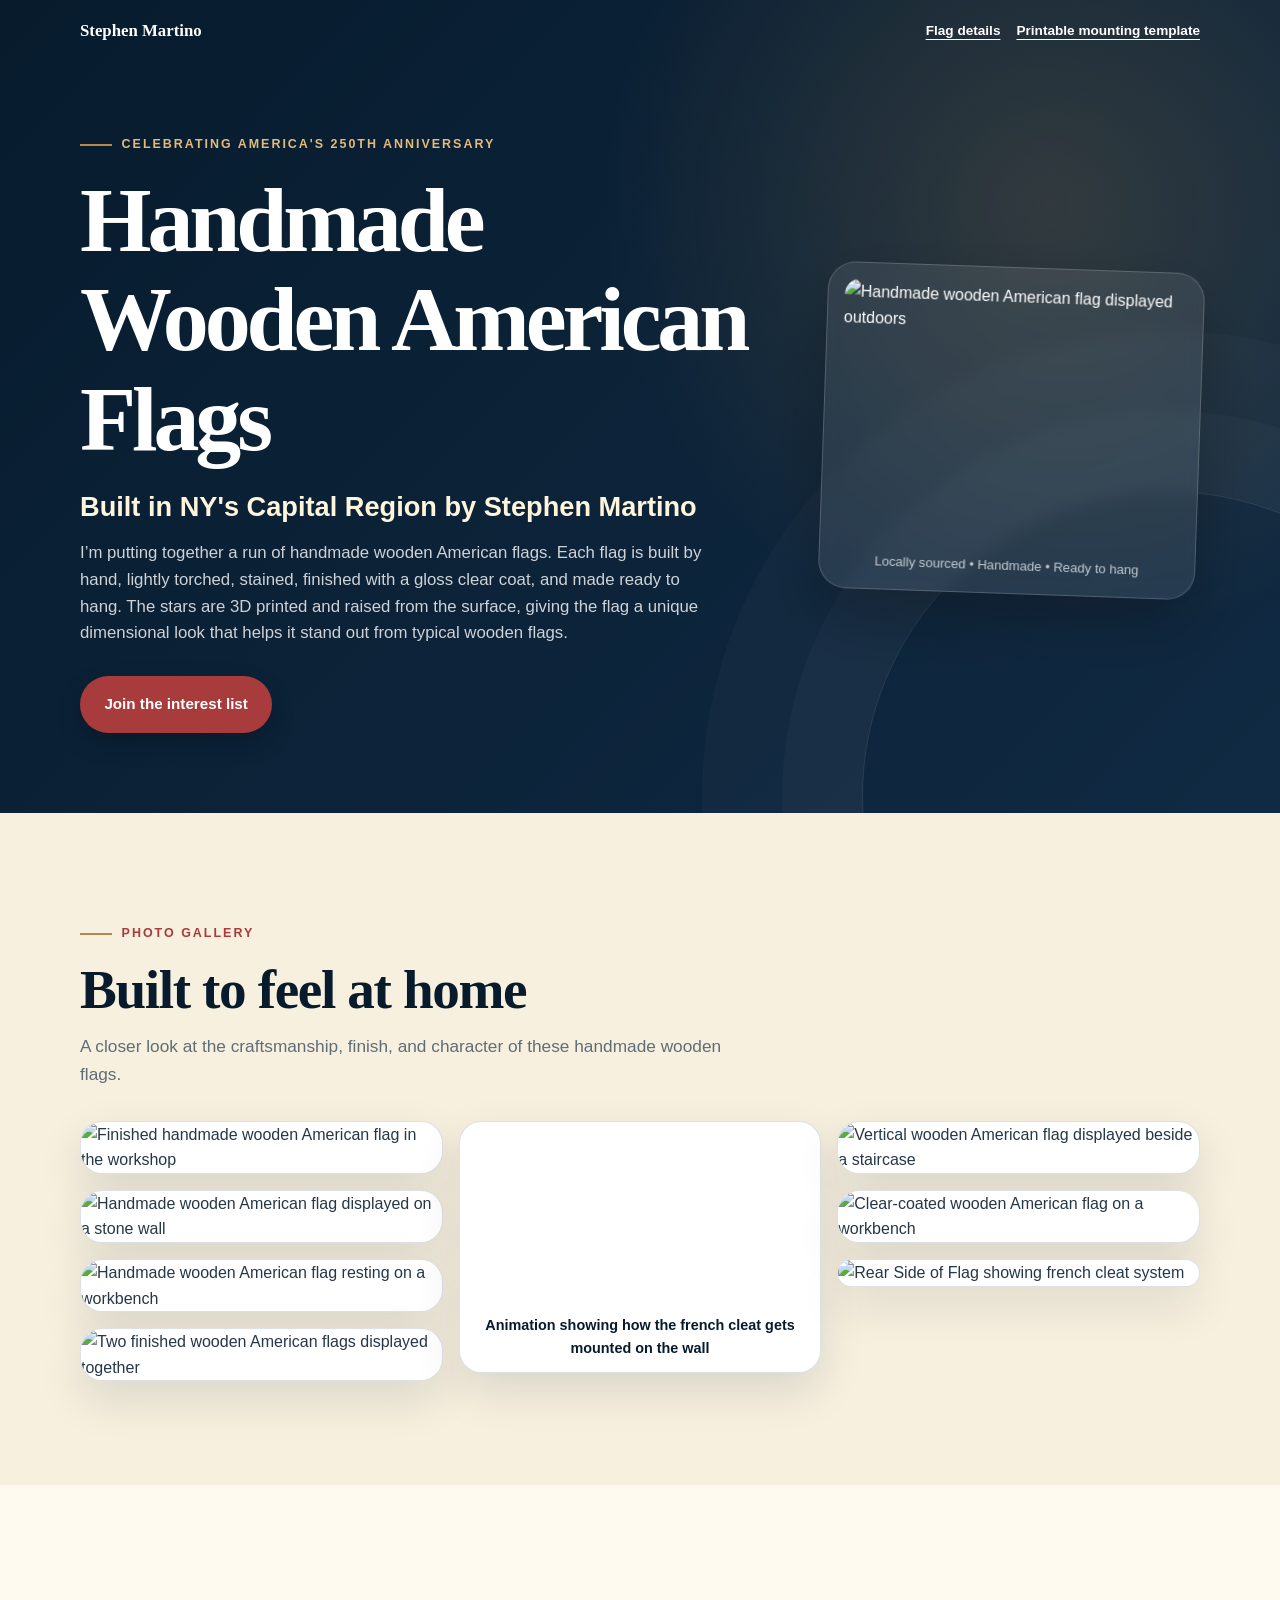
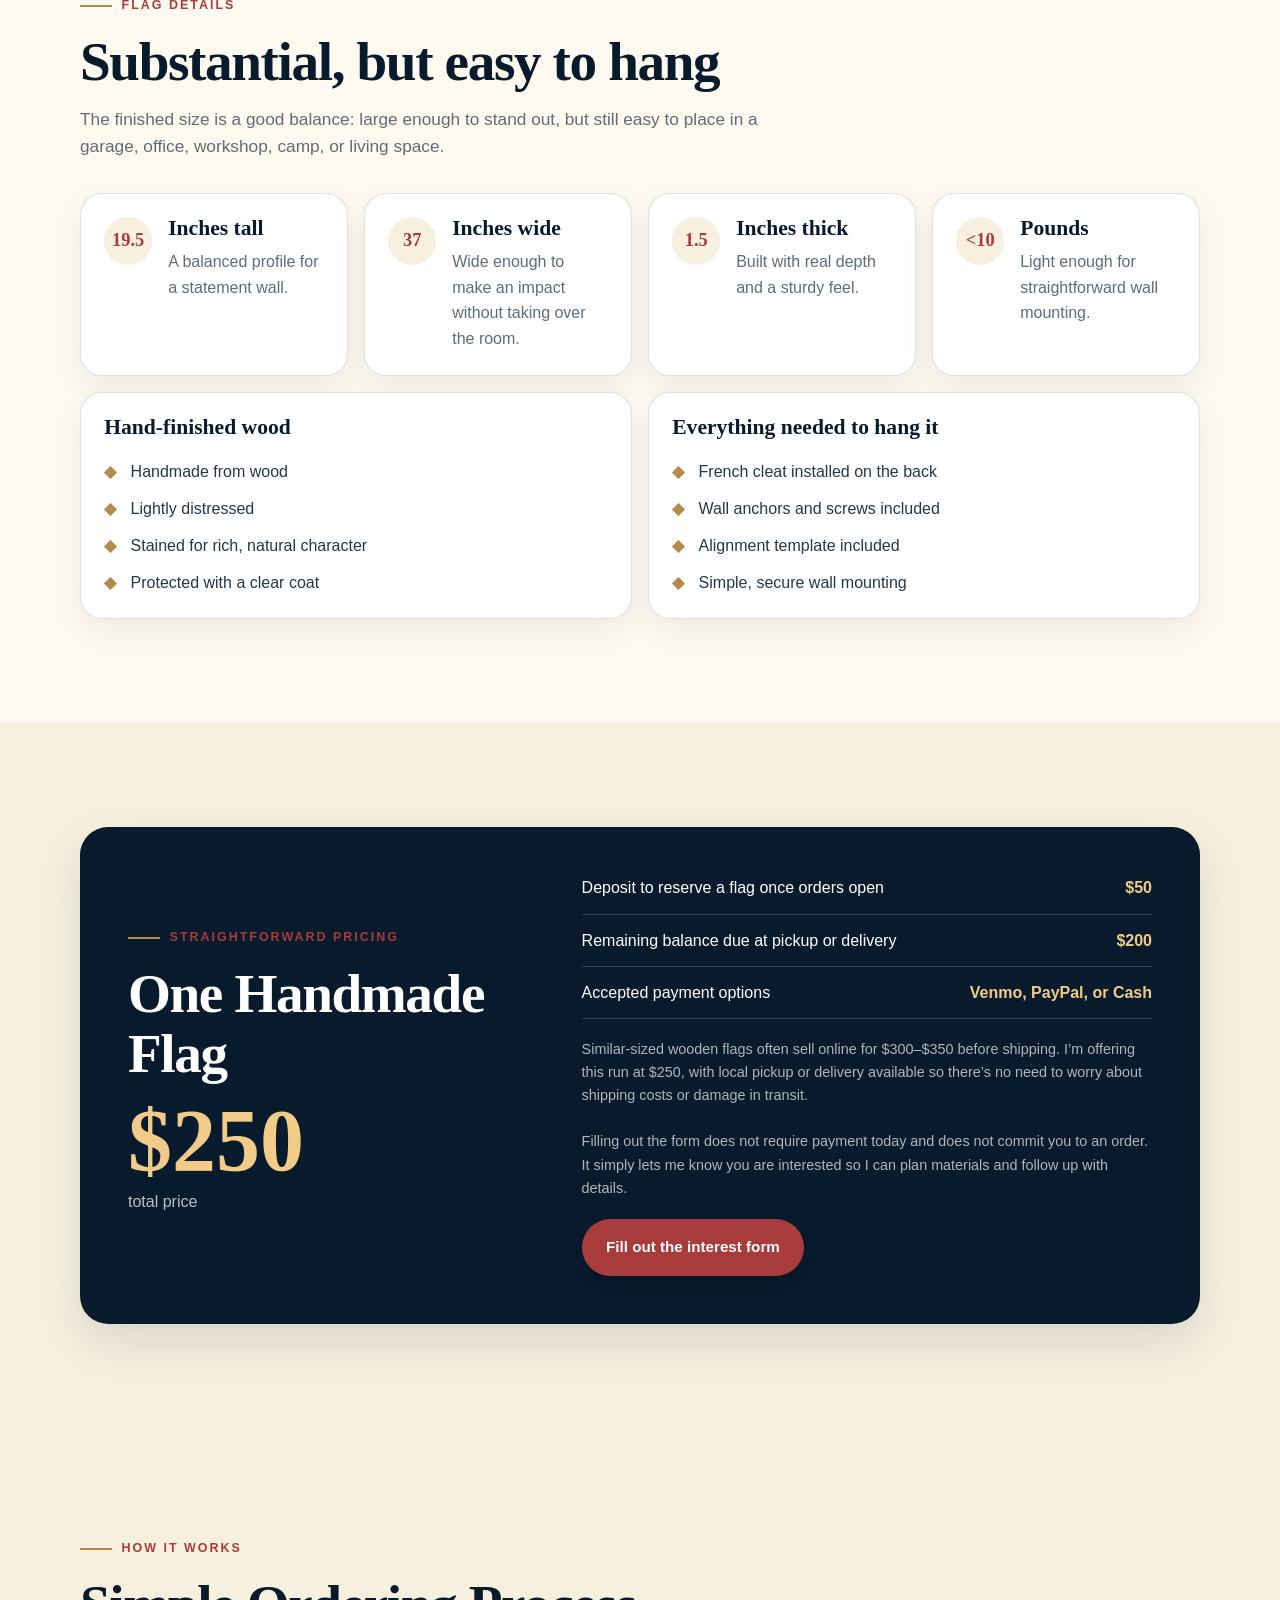
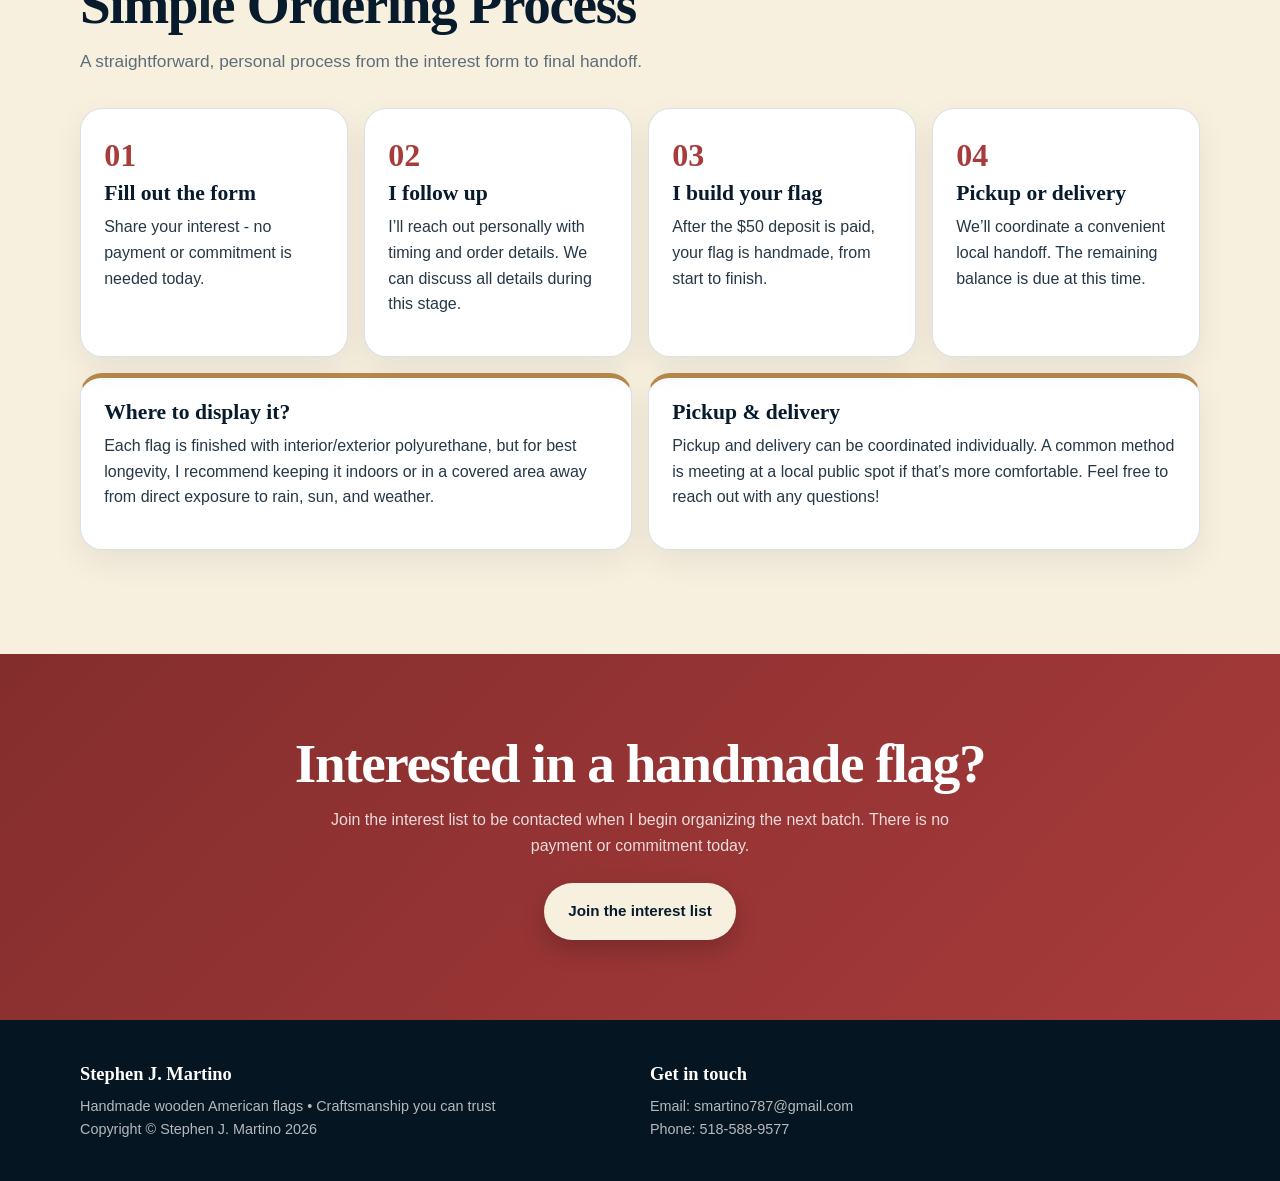
==== flags/index.html @ 0500c5df "Add files via upload" ====
<!DOCTYPE html>
<html lang="en">
<head>
  <meta charset="UTF-8" />
  <meta name="viewport" content="width=device-width, initial-scale=1.0" />
  <meta name="description" content="Handmade wooden American flags built locally by Stephen Martino. Join the interest list for an upcoming batch." />
  <title>Handmade Wooden American Flags | Stephen Martino</title>
  <!-- Favicon-->
        <link rel="icon" type="image/x-icon" href="flag_assets/Flag_favicon.png" />
  <style>
    :root {
      --navy: #102a43;
      --navy-deep: #071b2d;
      --red: #a83b3b;
      --red-dark: #842d2d;
      --cream: #f7f0df;
      --paper: #fffaf0;
      --gold: #b68a4a;
      --wood: #8a633d;
      --ink: #263746;
      --muted: #5f6d78;
      --line: rgba(16, 42, 67, 0.14);
      --shadow: 0 18px 45px rgba(7, 27, 45, 0.12);
      --radius: 22px;
    }

    * { box-sizing: border-box; }
    html { scroll-behavior: smooth; }
    body {
      margin: 0;
      overflow-x: hidden;
      color: var(--ink);
      background: var(--cream);
      font-family: Arial, Helvetica, sans-serif;
      line-height: 1.6;
    }
    img { display: block; max-width: 100%; }
    a { color: inherit; }
    h1, h2, h3, p { margin-top: 0; }
    h1, h2, h3 {
      color: var(--navy-deep);
      font-family: Georgia, "Times New Roman", serif;
      line-height: 1.08;
    }
    h1 { margin-bottom: 1rem; font-size: clamp(2.65rem, 9vw, 5.75rem); letter-spacing: -0.045em; }
    h2 { margin-bottom: 0.85rem; font-size: clamp(2rem, 6vw, 3.45rem); letter-spacing: -0.025em; }
    h3 { margin-bottom: 0.55rem; font-size: 1.35rem; }
    p { margin-bottom: 1rem; }

    .container { width: min(1120px, calc(100% - 2rem)); margin-inline: auto; }
    .eyebrow {
      display: inline-flex;
      align-items: center;
      gap: 0.6rem;
      margin-bottom: 1rem;
      color: var(--red);
      font-size: 0.78rem;
      font-weight: 800;
      letter-spacing: 0.16em;
      text-transform: uppercase;
    }
    .eyebrow::before { width: 2rem; height: 2px; background: var(--gold); content: ""; }
    .section { padding: 4.75rem 0; }
    .section-heading { max-width: 680px; margin-bottom: 2rem; }
    .section-heading p { color: var(--muted); font-size: 1.08rem; }

    .site-header {
      position: absolute;
      z-index: 2;
      top: 0;
      left: 0;
      width: 100%;
      padding: 1.1rem 0;
      color: white;
    }
    .nav { display: flex; align-items: center; justify-content: space-between; gap: 1rem; }
    .brand { font-family: Georgia, "Times New Roman", serif; font-size: 1.05rem; font-weight: 700; text-decoration: none; }
    .nav-actions { display: flex; flex-wrap: wrap; justify-content: flex-end; gap: 0.55rem 1rem; }
    .nav-link { font-size: 0.78rem; font-weight: 700; text-underline-offset: 0.25rem; }

    .hero {
      position: relative;
      min-height: 760px;
      display: grid;
      align-items: center;
      padding: 8rem 0 5rem;
      overflow: hidden;
      color: white;
      background:
        radial-gradient(circle at 82% 25%, rgba(182, 138, 74, 0.22), transparent 28rem),
        linear-gradient(135deg, var(--navy-deep), var(--navy));
    }
    .hero::after {
      position: absolute;
      right: -12rem;
      bottom: -18rem;
      width: 38rem;
      height: 38rem;
      border: 1px solid rgba(255,255,255,0.11);
      border-radius: 50%;
      box-shadow: 0 0 0 5rem rgba(255,255,255,0.025), 0 0 0 10rem rgba(255,255,255,0.02);
      content: "";
    }
    .hero-grid { position: relative; z-index: 1; display: grid; gap: 2.75rem; align-items: center; }
    .hero h1 { max-width: 850px; color: white; }
    .hero .eyebrow { color: #e1bb7d; }
    .hero-copy { max-width: 710px; }
    .subtitle { margin-bottom: 0.7rem; color: #fff4dc; font-size: clamp(1.25rem, 4vw, 1.7rem); font-weight: 700; }
    .hero-note { max-width: 630px; margin-bottom: 1.8rem; color: rgba(255,255,255,0.8); font-size: 1.05rem; }
    .button {
      display: inline-flex;
      min-height: 54px;
      align-items: center;
      justify-content: center;
      padding: 0.9rem 1.4rem;
      border: 2px solid transparent;
      border-radius: 999px;
      background: var(--red);
      color: white;
      font-size: 0.95rem;
      font-weight: 800;
      text-align: center;
      text-decoration: none;
      box-shadow: 0 10px 24px rgba(0,0,0,0.2);
      transition: transform 160ms ease, background 160ms ease;
    }
    .button:hover { transform: translateY(-2px); background: var(--red-dark); }
    .button:focus-visible { outline: 3px solid #f4cf8d; outline-offset: 4px; }
    .hero-card {
      position: relative;
      max-width: 470px;
      padding: 1rem;
      border: 1px solid rgba(255,255,255,0.18);
      border-radius: 28px;
      background: rgba(255,255,255,0.08);
      box-shadow: 0 28px 65px rgba(0,0,0,0.27);
      backdrop-filter: blur(8px);
    }
    .hero-photo {
      width: 100%;
      aspect-ratio: 4 / 3;
      object-fit: cover;
      object-position: center;
      border-radius: 16px;
    }
    .hero-card p { margin: 0.85rem 0 0.1rem; color: rgba(255,255,255,0.73); font-size: 0.82rem; text-align: center; }

    .gallery { column-count: 1; column-gap: 1rem; }
    .gallery-card {
      margin: 0 0 1rem;
      overflow: hidden;
      break-inside: avoid;
      border: 1px solid var(--line);
      border-radius: var(--radius);
      background: white;
      box-shadow: var(--shadow);
    }
    .gallery-image {
      width: 100%;
      height: auto;
      display: block;
    }
    .gallery-caption {
      padding: 0.75rem 1rem;
      color: var(--navy-deep);
      font-size: 0.9rem;
      font-weight: 700;
      text-align: center;
    }

    .details { background: var(--paper); }
    .detail-grid { display: grid; gap: 1rem; }
    .card {
      padding: 1.45rem;
      border: 1px solid var(--line);
      border-radius: var(--radius);
      background: white;
      box-shadow: 0 12px 32px rgba(7,27,45,0.07);
    }
    .spec-card { display: flex; align-items: flex-start; gap: 1rem; }
    .spec-number {
      width: 3rem;
      height: 3rem;
      flex: 0 0 3rem;
      display: grid;
      place-items: center;
      border-radius: 50%;
      background: var(--cream);
      color: var(--red);
      font-family: Georgia, "Times New Roman", serif;
      font-size: 1.15rem;
      font-weight: 700;
    }
    .spec-card p { margin: 0; color: var(--muted); }
    .feature-list { display: grid; gap: 0.7rem; margin: 1.25rem 0 0; padding: 0; list-style: none; }
    .feature-list li { position: relative; padding-left: 1.65rem; }
    .feature-list li::before { position: absolute; left: 0; color: var(--gold); font-weight: 900; content: "◆"; }

    .price-panel {
      display: grid;
      gap: 2rem;
      padding: clamp(1.5rem, 5vw, 3rem);
      border-radius: 28px;
      background: var(--navy-deep);
      color: white;
      box-shadow: var(--shadow);
    }
    .price-panel h2, .price-panel h3 { color: white; }
    .price { margin-bottom: 0.25rem; color: #f2cb88; font-family: Georgia, "Times New Roman", serif; font-size: clamp(3.4rem, 13vw, 5.5rem); font-weight: 700; line-height: 1; }
    .price-label { color: rgba(255,255,255,0.72); }
    .payment-breakdown { display: grid; gap: 0.8rem; }
    .payment-row { display: flex; justify-content: space-between; gap: 1rem; padding-bottom: 0.8rem; border-bottom: 1px solid rgba(255,255,255,0.15); }
    .payment-row strong { color: #f2cb88; }
    .fine-print { margin: 1.2rem 0; color: rgba(255,255,255,0.68); font-size: 0.9rem; }

    .process-grid { display: grid; gap: 1rem; counter-reset: process; }
    .process-card { position: relative; padding-top: 4.6rem; counter-increment: process; }
    .process-card::before {
      position: absolute;
      top: 1.35rem;
      left: 1.45rem;
      color: var(--red);
      font-family: Georgia, "Times New Roman", serif;
      font-size: 2rem;
      font-weight: 700;
      content: "0" counter(process);
    }
    .notes-grid { display: grid; gap: 1rem; margin-top: 1rem; }
    .note-card { border-top: 5px solid var(--gold); }

    .faq { background: var(--paper); }
    .faq-list { display: grid; gap: 0.8rem; }
    details { border: 1px solid var(--line); border-radius: 16px; background: white; box-shadow: 0 8px 24px rgba(7,27,45,0.05); }
    summary { min-height: 58px; display: flex; align-items: center; justify-content: space-between; gap: 1rem; padding: 1rem 1.1rem; color: var(--navy-deep); font-weight: 800; cursor: pointer; list-style: none; }
    summary::-webkit-details-marker { display: none; }
    summary::after { color: var(--red); font-size: 1.4rem; content: "+"; }
    details[open] summary::after { content: "−"; }
    details p { margin: 0; padding: 0 1.1rem 1.1rem; color: var(--muted); }

    .final-cta { padding: 5rem 0; background: linear-gradient(135deg, var(--red-dark), var(--red)); color: white; text-align: center; }
    .final-cta h2 { color: white; }
    .final-cta p { max-width: 620px; margin: 0 auto 1.5rem; color: rgba(255,255,255,0.82); }
    .final-cta .button { background: var(--cream); color: var(--navy-deep); }
    .final-cta .button:hover { background: white; }

    footer { padding: 2.5rem 0; background: #061522; color: rgba(255,255,255,0.7); }
    .footer-grid { display: grid; gap: 1.25rem; }
    .footer-grid strong { display: block; margin-bottom: 0.35rem; color: white; font-family: Georgia, "Times New Roman", serif; font-size: 1.15rem; }
    .footer-grid p { margin: 0; font-size: 0.9rem; }

    @media (min-width: 680px) {
      .container { width: min(1120px, calc(100% - 3rem)); }
      .nav-link { font-size: 0.85rem; }
      .gallery { column-count: 2; }
      .detail-grid, .process-grid { grid-template-columns: repeat(2, minmax(0, 1fr)); }
      .notes-grid, .footer-grid { grid-template-columns: repeat(2, minmax(0, 1fr)); }
      .price-panel { grid-template-columns: 0.85fr 1.15fr; align-items: center; }
    }

    @media (min-width: 960px) {
      .section { padding: 6.5rem 0; }
      .gallery { column-count: 3; }
      .hero-grid { grid-template-columns: 1.3fr 0.7fr; }
      .hero-card { transform: rotate(2deg); }
      .detail-grid { grid-template-columns: repeat(4, minmax(0, 1fr)); }
      .process-grid { grid-template-columns: repeat(4, minmax(0, 1fr)); }
    }

    @media (prefers-reduced-motion: reduce) {
      html { scroll-behavior: auto; }
      *, *::before, *::after { transition-duration: 0.01ms !important; }
    }
  </style>
</head>
<body>
  <header class="site-header">
    <div class="container nav">
      <a class="brand" href="/">Stephen Martino</a>
      <nav class="nav-actions" aria-label="Page links">
        <a class="nav-link" href="#details">Flag details</a>
        <a class="nav-link" href="MountingTemplate.pdf" target="_blank" rel="noopener">Printable mounting template</a>
      </nav>
    </div>
  </header>

  <main>
    <section class="hero" aria-labelledby="hero-title">
      <div class="container hero-grid">
        <div class="hero-copy">
          <span class="eyebrow">Celebrating America's 250th Anniversary</span>
          <h1 id="hero-title">Handmade Wooden American Flags</h1>
          <p class="subtitle">Built in NY's Capital Region by Stephen Martino</p>
          <p class="hero-note">I’m putting together a run of handmade wooden American flags. Each flag is built by hand, lightly torched, stained, finished with a gloss clear coat, and made ready to hang. The stars are 3D printed and raised from the surface, giving the flag a unique dimensional look that helps it stand out from typical wooden flags.</p>
          <a class="button" href="https://docs.google.com/forms/d/e/1FAIpQLSdZDLdTFj3FdDezOgcmuakL8AW5WHm8dcuZTY7eBoLMjBnreQ/viewform" target="_blank">Join the interest list</a>
        </div>
        <div class="hero-card">
          <img class="hero-photo" src="flag_assets/MainFlag2.jpg" alt="Handmade wooden American flag displayed outdoors" />
          <p>Locally sourced • Handmade • Ready to hang</p>
        </div>
      </div>
    </section>

    <section class="section" aria-labelledby="gallery-title">
      <div class="container">
        <div class="section-heading">
          <span class="eyebrow">Photo Gallery</span>
          <h2 id="gallery-title">Built to feel at home</h2>
          <p>A closer look at the craftsmanship, finish, and character of these handmade wooden flags.</p>
        </div>
        <div class="gallery">
          <figure class="gallery-card">
            <img class="gallery-image" src="flag_assets/Flag3.jpg" alt="Finished handmade wooden American flag in the workshop" loading="lazy" decoding="async" />
          </figure>
          <figure class="gallery-card">
            <img class="gallery-image" src="flag_assets/Flag5.jpg" alt="Handmade wooden American flag displayed on a stone wall" loading="lazy" decoding="async" />
          </figure>
          <figure class="gallery-card">
            <img class="gallery-image" src="flag_assets/Flag4.jpg" alt="Handmade wooden American flag resting on a workbench" loading="lazy" decoding="async" />
          </figure>
          <figure class="gallery-card">
            <img class="gallery-image" src="flag_assets/Flag6.jpg" alt="Two finished wooden American flags displayed together" loading="lazy" decoding="async" />
          </figure>
          <figure class="gallery-card">
            <video class="gallery-image" autoplay muted loop playsinline preload="metadata" aria-label="Video demonstrating the French cleat mounting system">
              <source src="flag_assets/FrenchCleatVid.mp4" type="video/mp4" />
              Your browser does not support embedded video.
            </video>
            <figcaption class="gallery-caption">Animation showing how the french cleat gets mounted on the wall</figcaption>
          </figure>
          <figure class="gallery-card">
            <img class="gallery-image" src="flag_assets/Flag8.jpg" alt="Vertical wooden American flag displayed beside a staircase" loading="lazy" decoding="async" />
          </figure>
          <figure class="gallery-card">
            <img class="gallery-image" src="flag_assets/Flag7.jpg" alt="Clear-coated wooden American flag on a workbench" loading="lazy" decoding="async" />
          </figure>
          <figure class="gallery-card">
            <img class="gallery-image" src="flag_assets/Flag9.jpg" alt="Rear Side of Flag showing french cleat system" loading="lazy" decoding="async" />
          </figure>
        </div>
      </div>
    </section>

    <section class="section details" id="details" aria-labelledby="details-title">
      <div class="container">
        <div class="section-heading">
          <span class="eyebrow">Flag details</span>
          <h2 id="details-title">Substantial, but easy to hang</h2>
          <p>The finished size is a good balance: large enough to stand out, but still easy to place in a garage, office, workshop, camp, or living space.</p>
        </div>
        <div class="detail-grid">
          <article class="card spec-card"><div class="spec-number">19.5</div><div><h3>Inches tall</h3><p>A balanced profile for a statement wall.</p></div></article>
          <article class="card spec-card"><div class="spec-number">37</div><div><h3>Inches wide</h3><p>Wide enough to make an impact without taking over the room.</p></div></article>
          <article class="card spec-card"><div class="spec-number">1.5</div><div><h3>Inches thick</h3><p>Built with real depth and a sturdy feel.</p></div></article>
          <article class="card spec-card"><div class="spec-number">&lt;10</div><div><h3>Pounds</h3><p>Light enough for straightforward wall mounting.</p></div></article>
        </div>
        <div class="notes-grid">
          <article class="card">
            <h3>Hand-finished wood</h3>
            <ul class="feature-list">
              <li>Handmade from wood</li><li>Lightly distressed</li><li>Stained for rich, natural character</li><li>Protected with a clear coat</li>
            </ul>
          </article>
          <article class="card">
            <h3>Everything needed to hang it</h3>
            <ul class="feature-list">
              <li>French cleat installed on the back</li><li>Wall anchors and screws included</li><li>Alignment template included</li><li>Simple, secure wall mounting</li>
            </ul>
          </article>
        </div>
      </div>
    </section>

    <section class="section" aria-labelledby="pricing-title">
      <div class="container">
        <div class="price-panel">
          <div>
            <span class="eyebrow">straightforward Pricing</span>
            <h2 id="pricing-title">One Handmade Flag</h2>
            <div class="price">$250</div>
            <p class="price-label">total price</p>
          </div>
          <div>
            <div class="payment-breakdown">
              <div class="payment-row"><span>Deposit to reserve a flag once orders open</span><strong>$50</strong></div>
              <div class="payment-row"><span>Remaining balance due at pickup or delivery</span><strong>$200</strong></div>
              <div class="payment-row"><span>Accepted payment options</span><strong>Venmo, PayPal, or Cash</strong></div>
            </div>
            <p class="fine-print">Similar-sized wooden flags often sell online for $300–$350 before shipping. I’m offering this run at $250, with local pickup or delivery available so there’s no need to worry about shipping costs or damage in transit.<br><br>Filling out the form does not require payment today and does not commit you to an order. It simply lets me know you are interested so I can plan materials and follow up with details.</p>
            <a class="button" href="https://docs.google.com/forms/d/e/1FAIpQLSdZDLdTFj3FdDezOgcmuakL8AW5WHm8dcuZTY7eBoLMjBnreQ/viewform" target="_blank">Fill out the interest form</a>
          </div>
        </div>
      </div>
    </section>

    <section class="section" aria-labelledby="process-title">
      <div class="container">
        <div class="section-heading">
          <span class="eyebrow">How it works</span>
          <h2 id="process-title">Simple Ordering Process</h2>
          <p>A straightforward, personal process from the interest form to final handoff.</p>
        </div>
        <div class="process-grid">
          <article class="card process-card"><h3>Fill out the form</h3><p>Share your interest - no payment or commitment is needed today.</p></article>
          <article class="card process-card"><h3>I follow up</h3><p>I’ll reach out personally with timing and order details. We can discuss all details during this stage.</p></article>
          <article class="card process-card"><h3>I build your flag</h3><p>After the $50 deposit is paid, your flag is handmade, from start to finish.</p></article>
          <article class="card process-card"><h3>Pickup or delivery</h3><p>We’ll coordinate a convenient local handoff. The remaining balance is due at this time.</p></article>
        </div>
        <div class="notes-grid">
          <article class="card note-card"><h3>Where to display it?</h3><p>Each flag is finished with interior/exterior polyurethane, but for best longevity, I recommend keeping it indoors or in a covered area away from direct exposure to rain, sun, and weather.</p></article>
          <article class="card note-card"><h3>Pickup &amp; delivery</h3><p>Pickup and delivery can be coordinated individually. A common method is meeting at a local public spot if that’s more comfortable. Feel free to reach out with any questions!</p></article>
        </div>
      </div>
    </section>

    <section class="final-cta" aria-labelledby="final-title">
      <div class="container">
        <h2 id="final-title">Interested in a handmade flag?</h2>
        <p>Join the interest list to be contacted when I begin organizing the next batch. There is no payment or commitment today.</p>
        <a class="button" href="https://docs.google.com/forms/d/e/1FAIpQLSdZDLdTFj3FdDezOgcmuakL8AW5WHm8dcuZTY7eBoLMjBnreQ/viewform" target="_blank">Join the interest list</a>
      </div>
    </section>
  </main>

  <footer>
    <div class="container footer-grid">
      <div><strong>Stephen J. Martino</strong><p>Handmade wooden American flags • Craftsmanship you can trust<br>Copyright © Stephen J. Martino 2026</p></div>
      <div><strong>Get in touch</strong><p>Email: smartino787@gmail.com<br />Phone: 518-588-9577</p></div>
    </div>
  </footer>
</body>
</html>
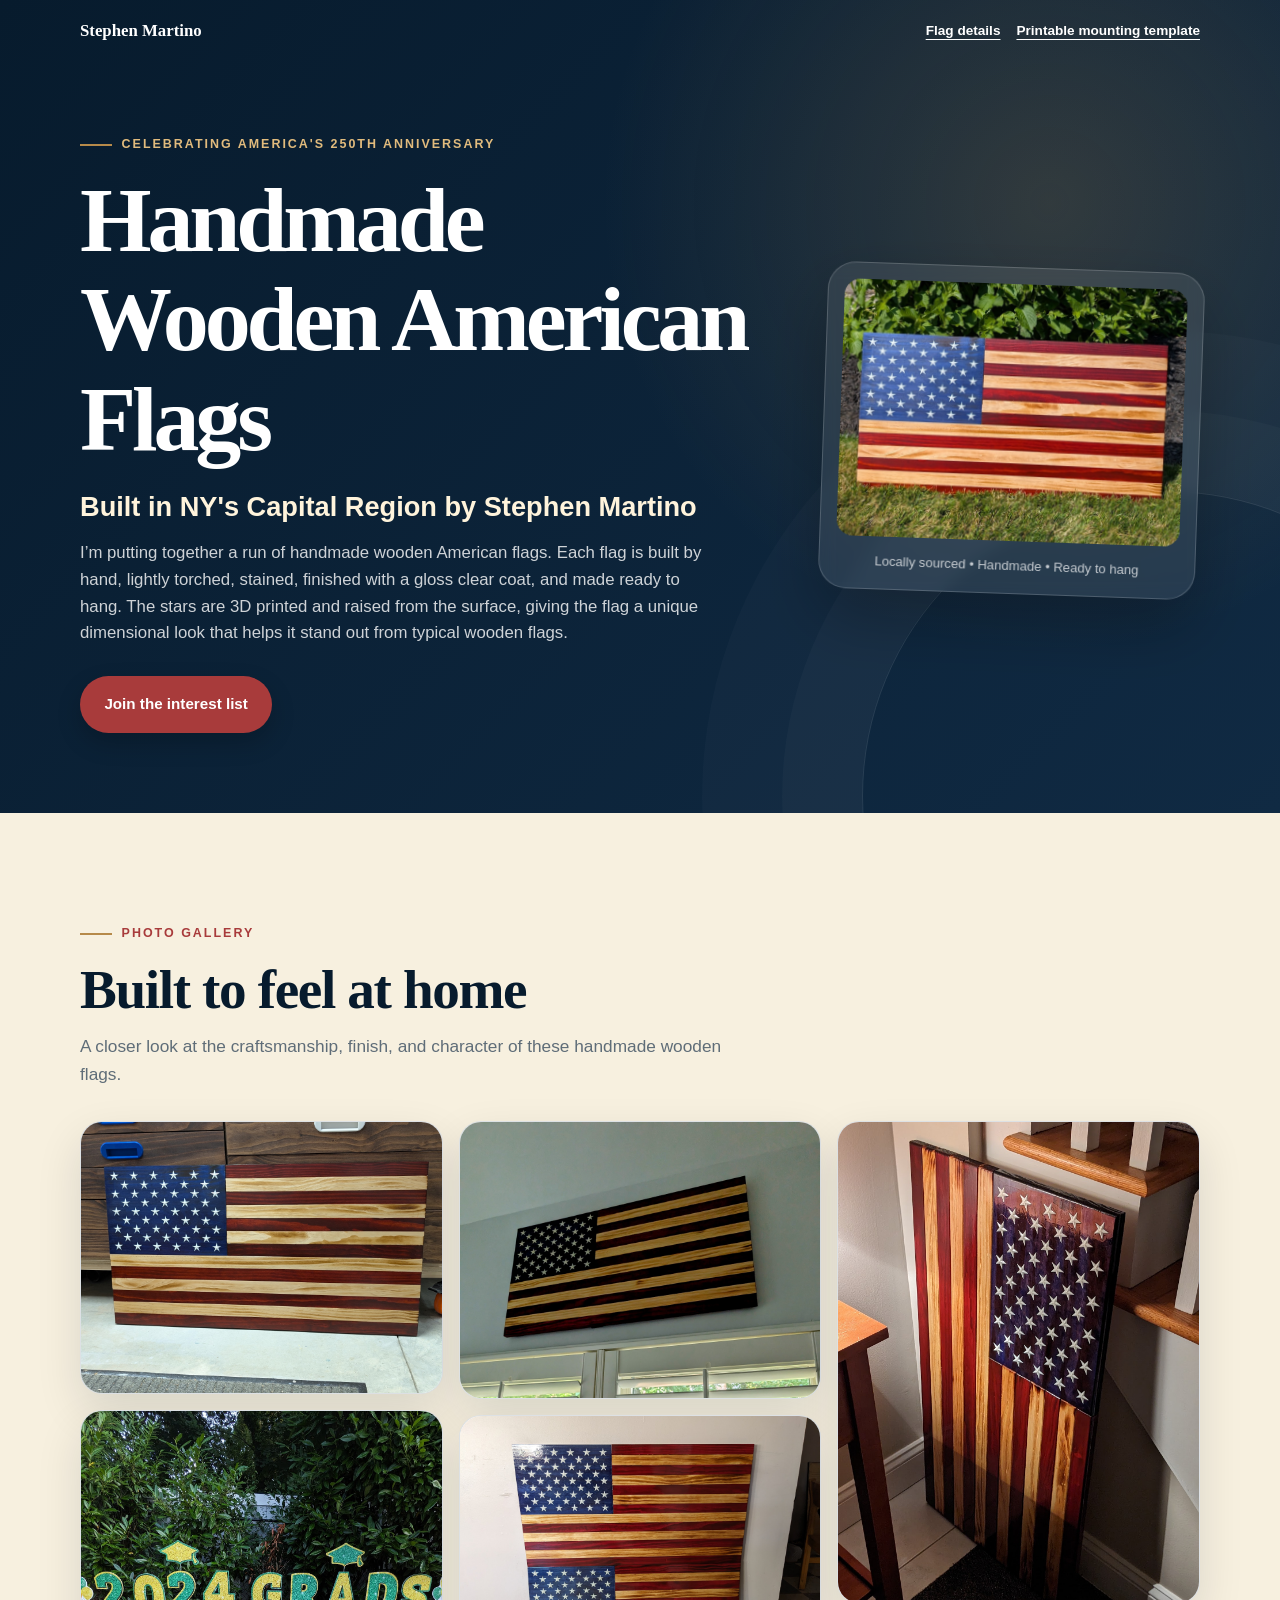
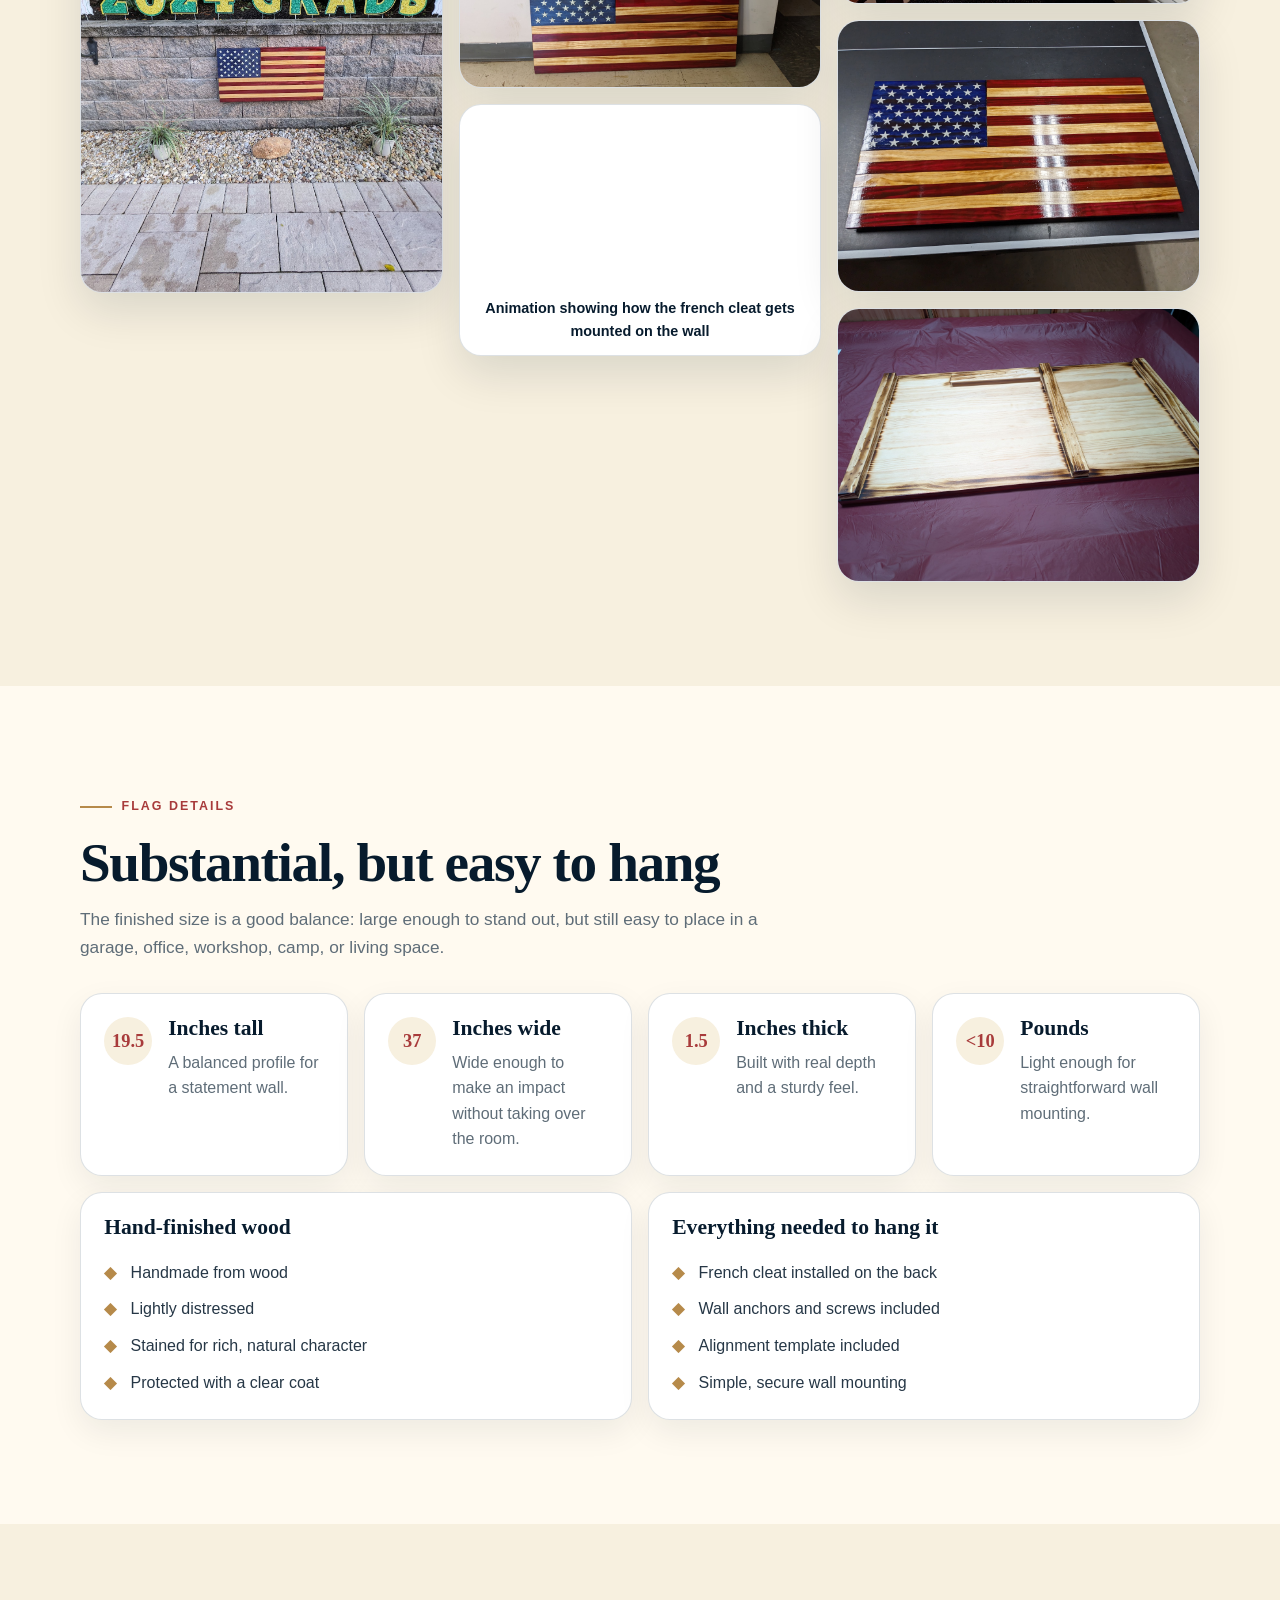
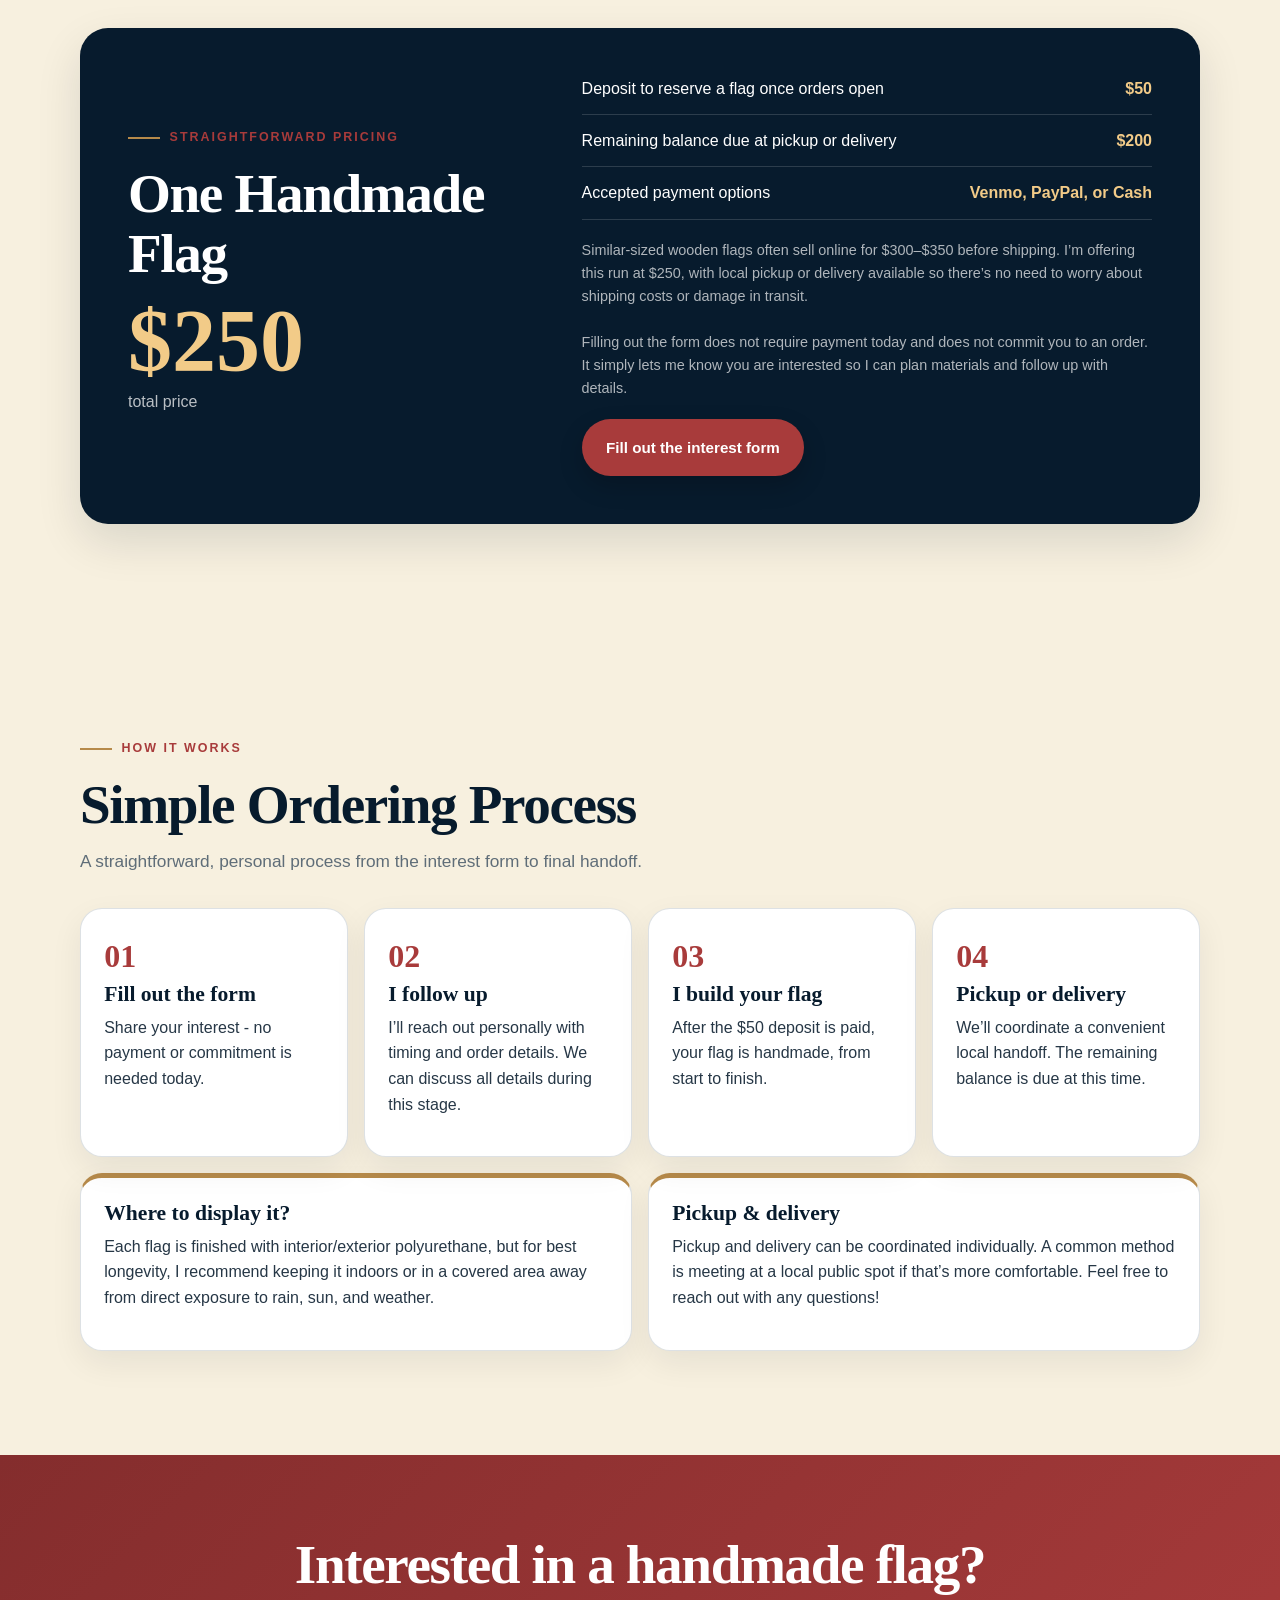
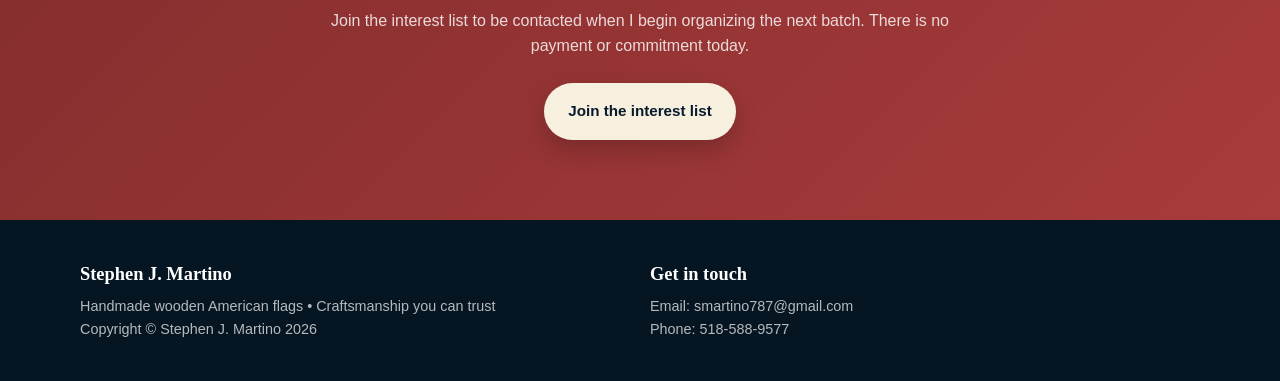
==== commit f04843bb: "Updates" ====
--- a/flags/index.html
+++ b/flags/index.html
@@ -6,7 +6,7 @@
   <meta name="description" content="Handmade wooden American flags built locally by Stephen Martino. Join the interest list for an upcoming batch." />
   <title>Handmade Wooden American Flags | Stephen Martino</title>
   <!-- Favicon-->
-        <link rel="icon" type="image/x-icon" href="flag_assets/Flag_favicon.png" />
+        <link rel="icon" type="image/png" sizes="512x512" href="flag_assets/Flag_favicon.png?v=2">
   <style>
     :root {
       --navy: #102a43;
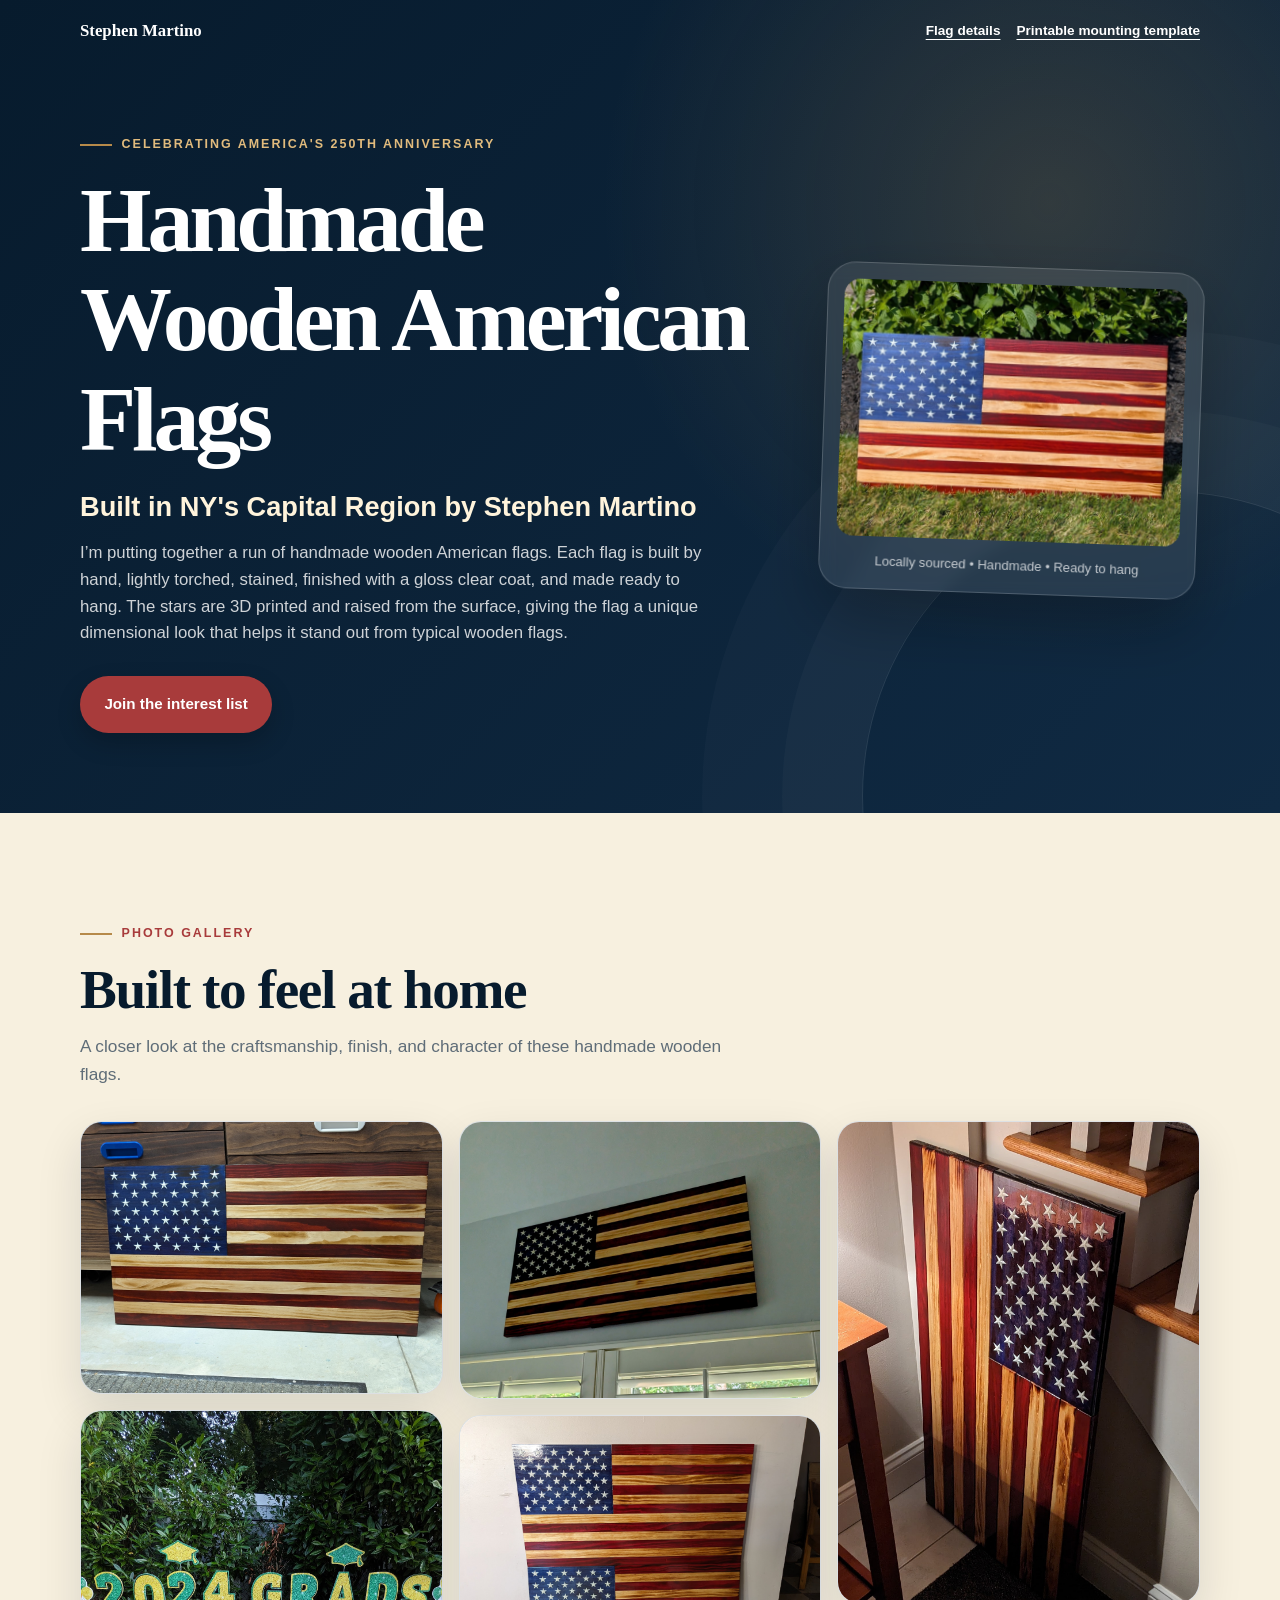
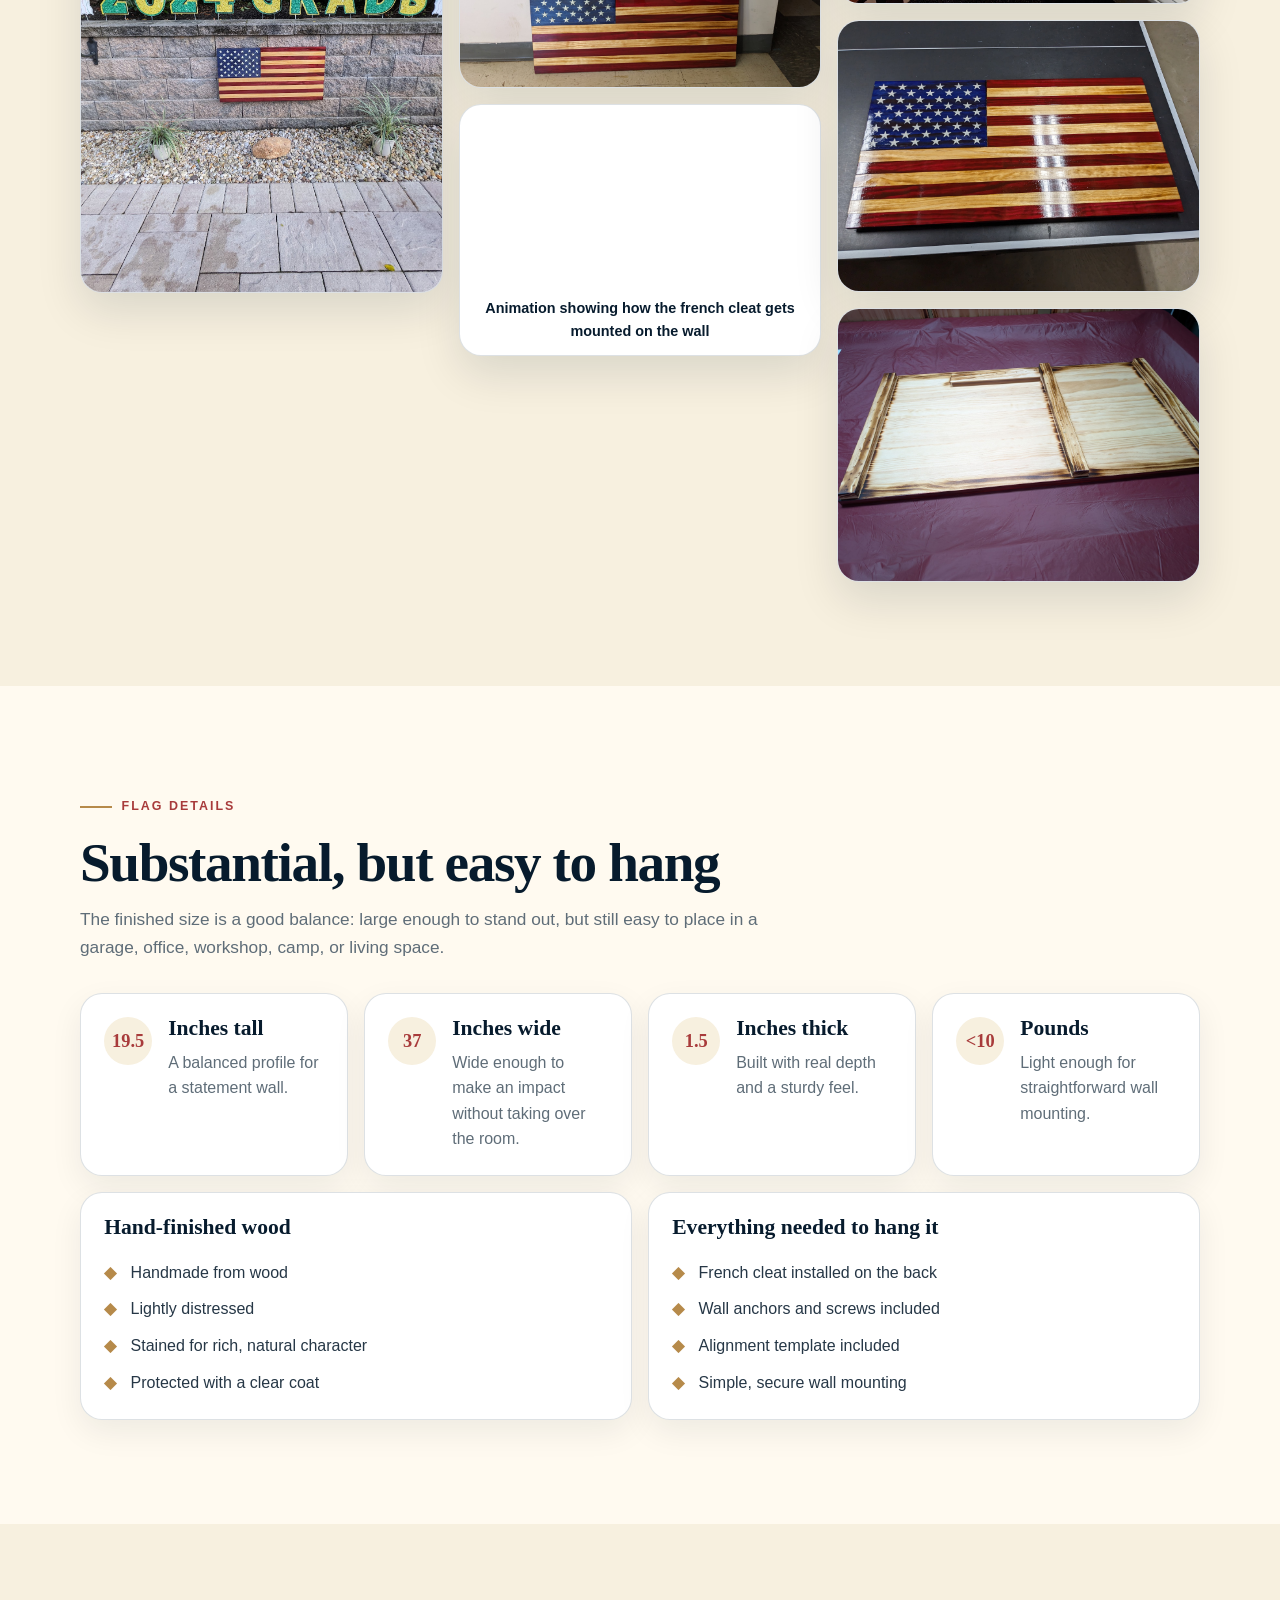
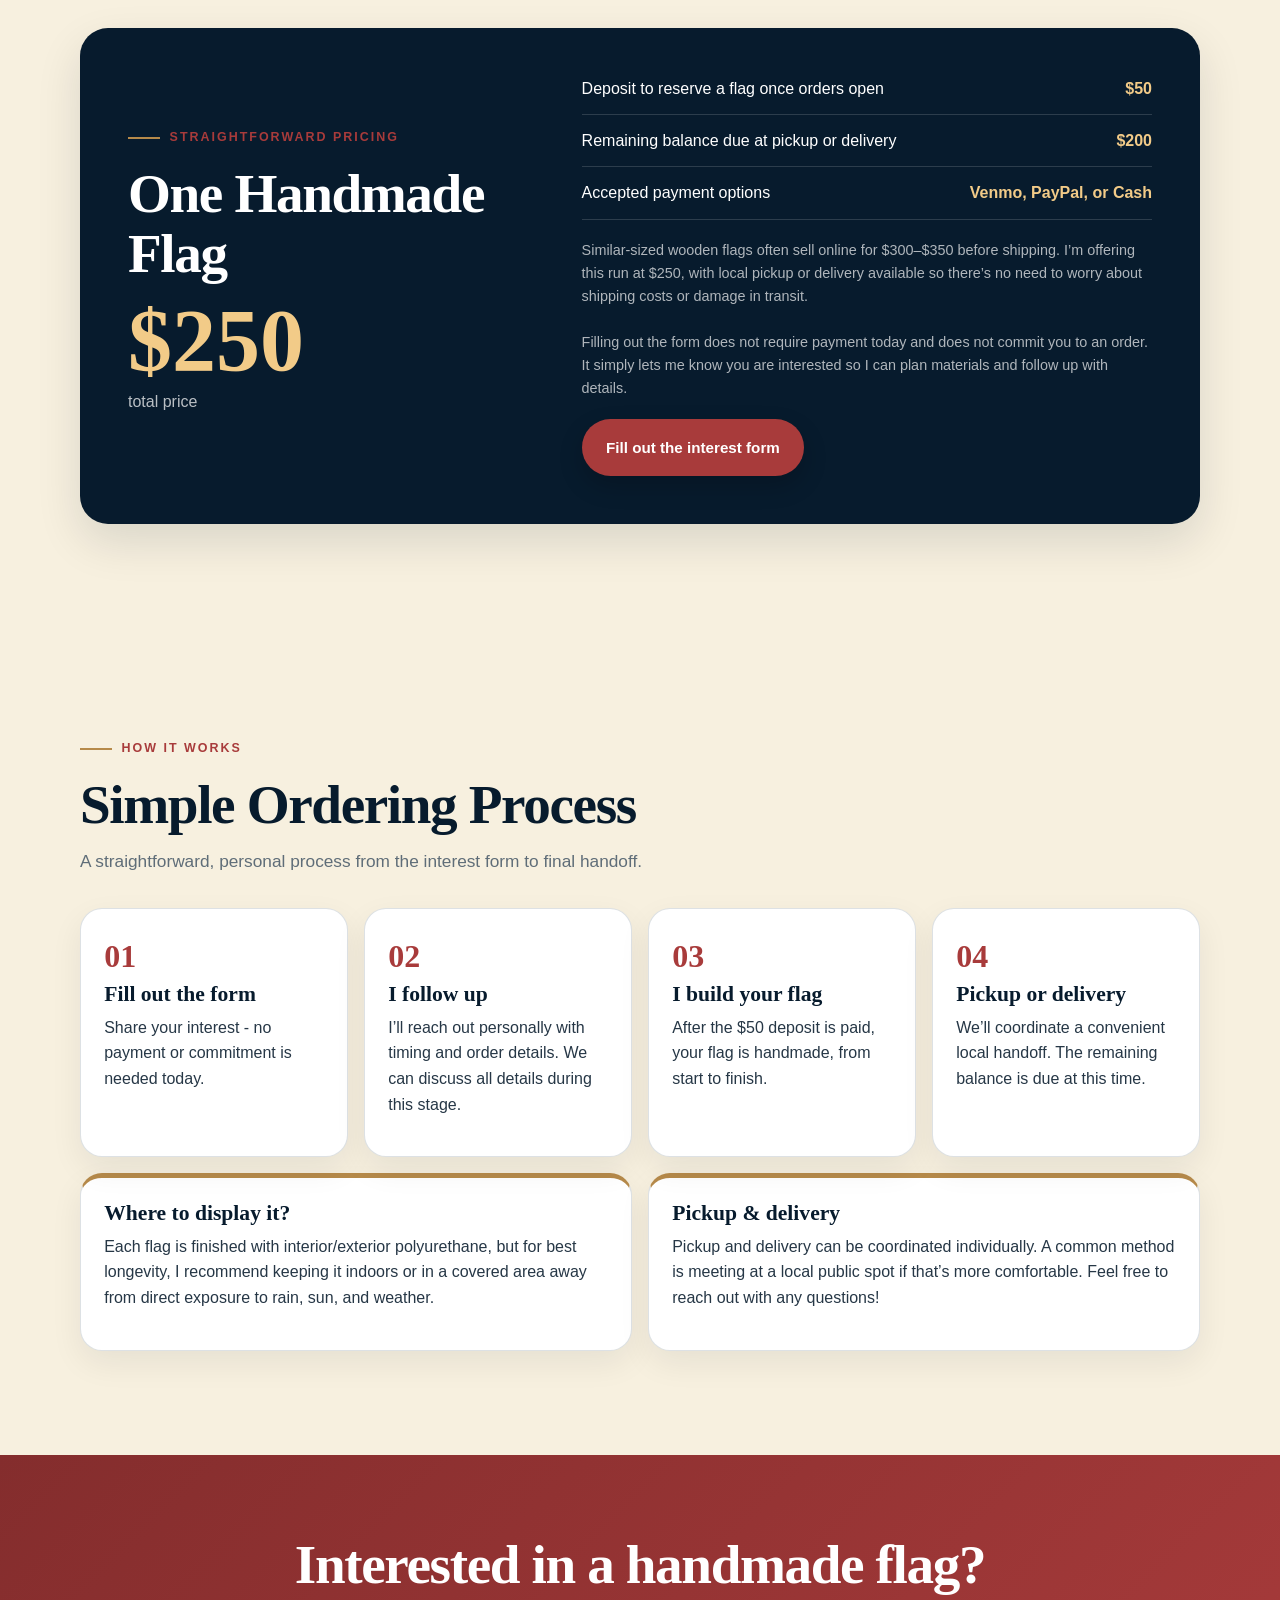
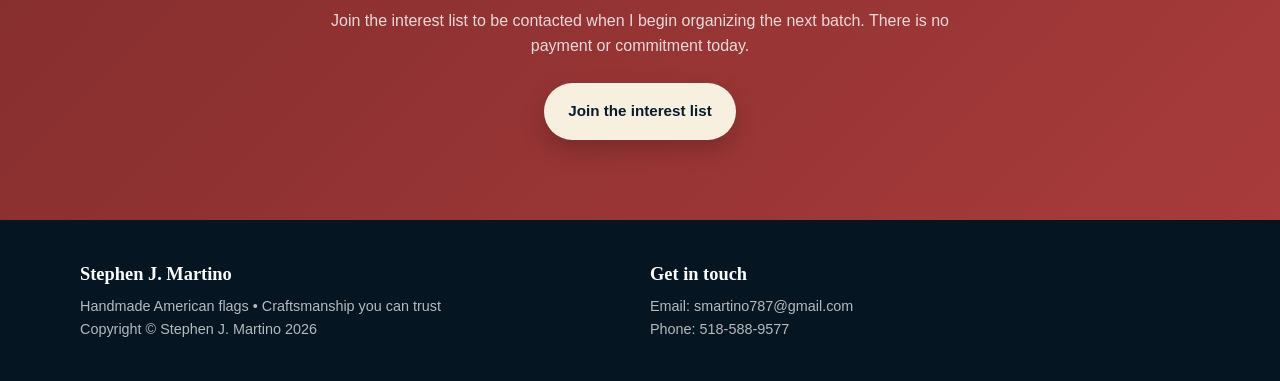
==== commit 2e44c83f: "Updates" ====
--- a/flags/index.html
+++ b/flags/index.html
@@ -275,7 +275,7 @@
 <body>
   <header class="site-header">
     <div class="container nav">
-      <a class="brand" href="/">Stephen Martino</a>
+      <span class="brand">Stephen Martino</span>
       <nav class="nav-actions" aria-label="Page links">
         <a class="nav-link" href="#details">Flag details</a>
         <a class="nav-link" href="MountingTemplate.pdf" target="_blank" rel="noopener">Printable mounting template</a>
@@ -423,7 +423,7 @@
 
   <footer>
     <div class="container footer-grid">
-      <div><strong>Stephen J. Martino</strong><p>Handmade wooden American flags • Craftsmanship you can trust<br>Copyright © Stephen J. Martino 2026</p></div>
+      <div><strong>Stephen J. Martino</strong><p>Handmade American flags • Craftsmanship you can trust<br>Copyright © Stephen J. Martino 2026</p></div>
       <div><strong>Get in touch</strong><p>Email: smartino787@gmail.com<br />Phone: 518-588-9577</p></div>
     </div>
   </footer>
@@ -436,4 +436,3 @@
 
 
 
-
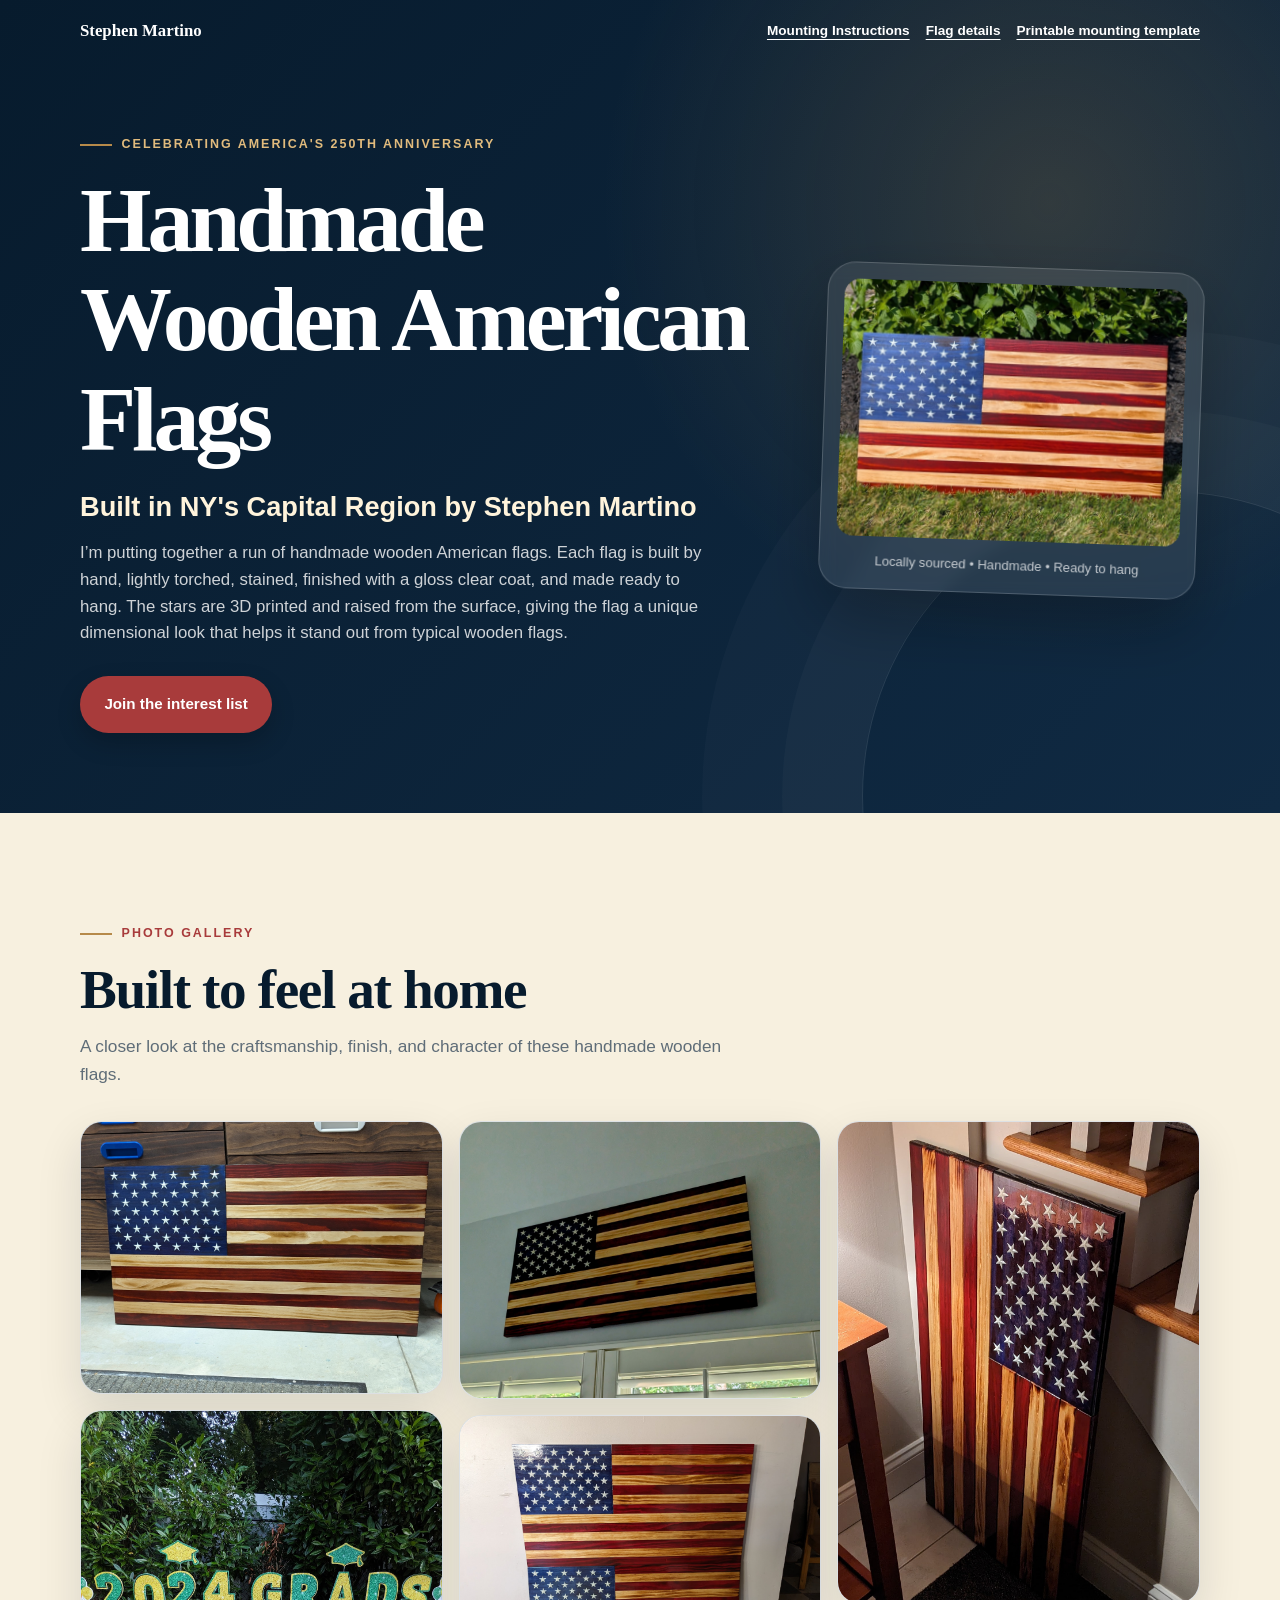
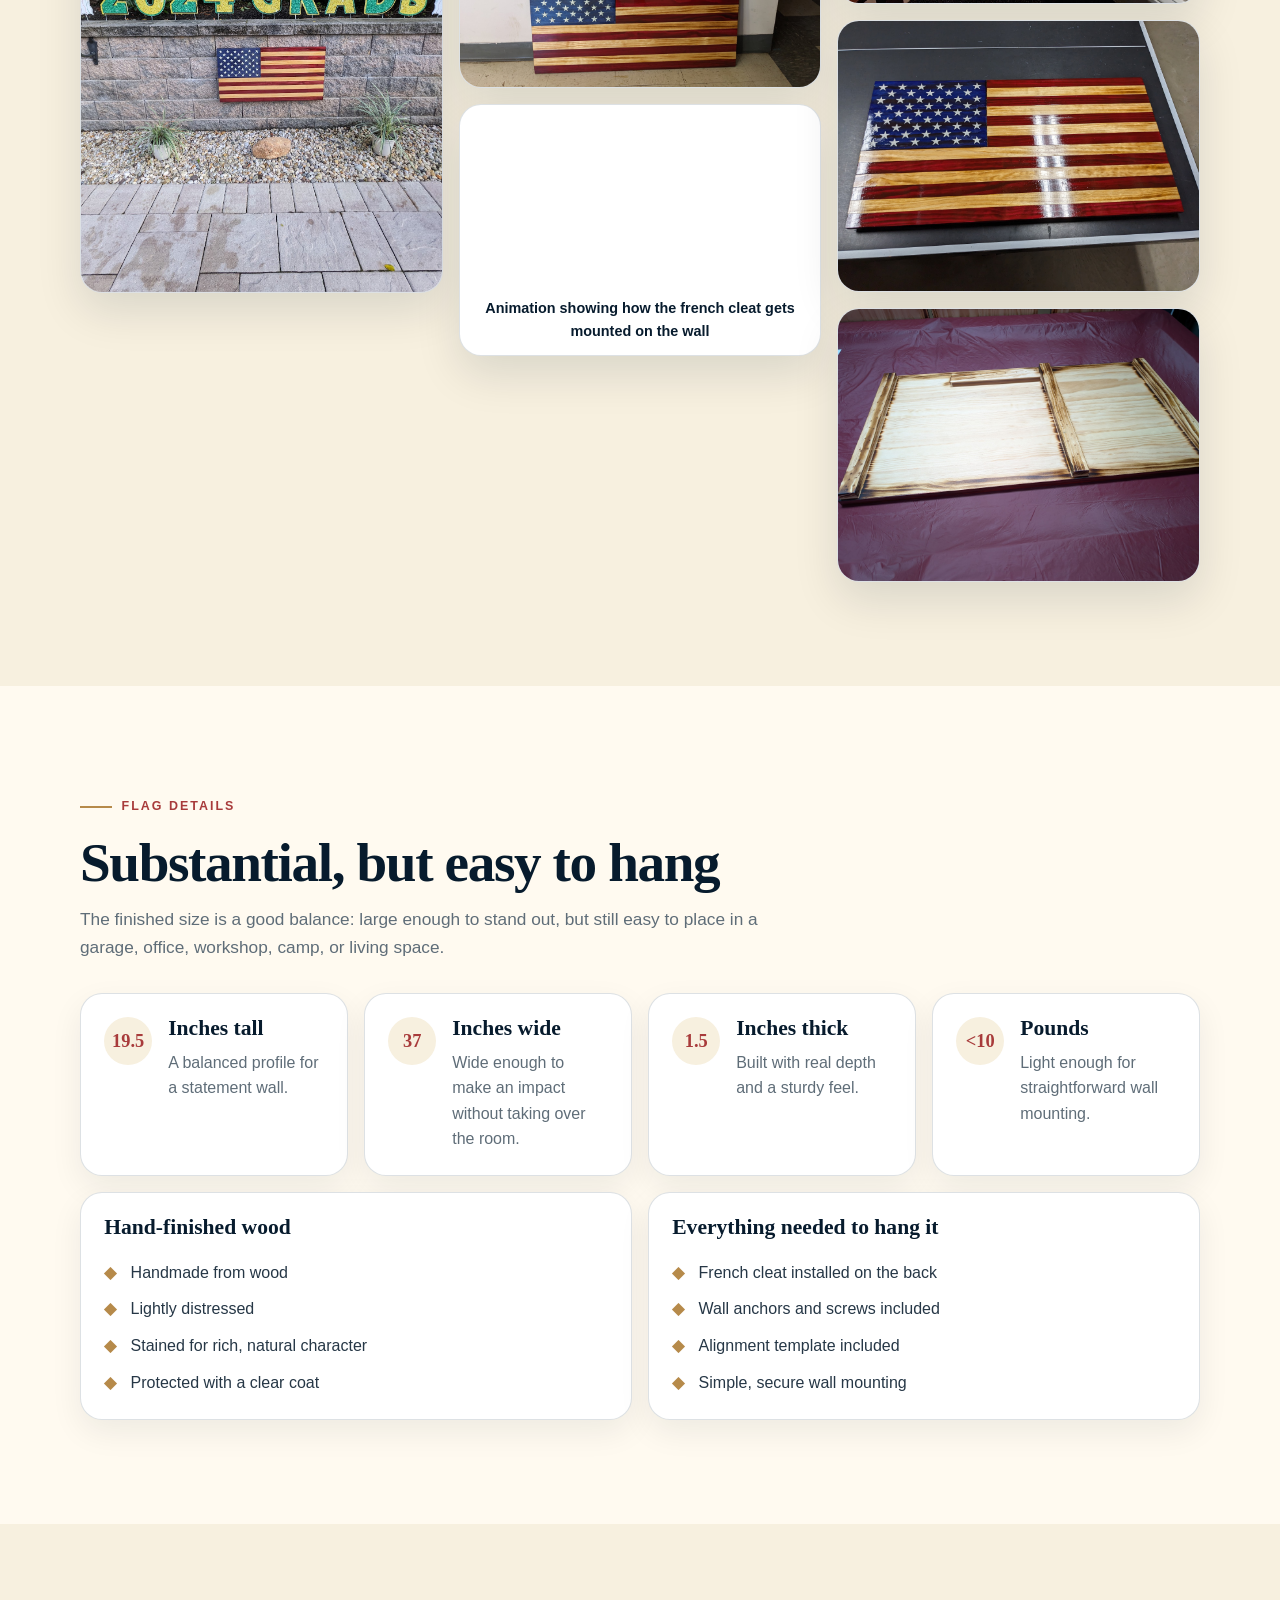
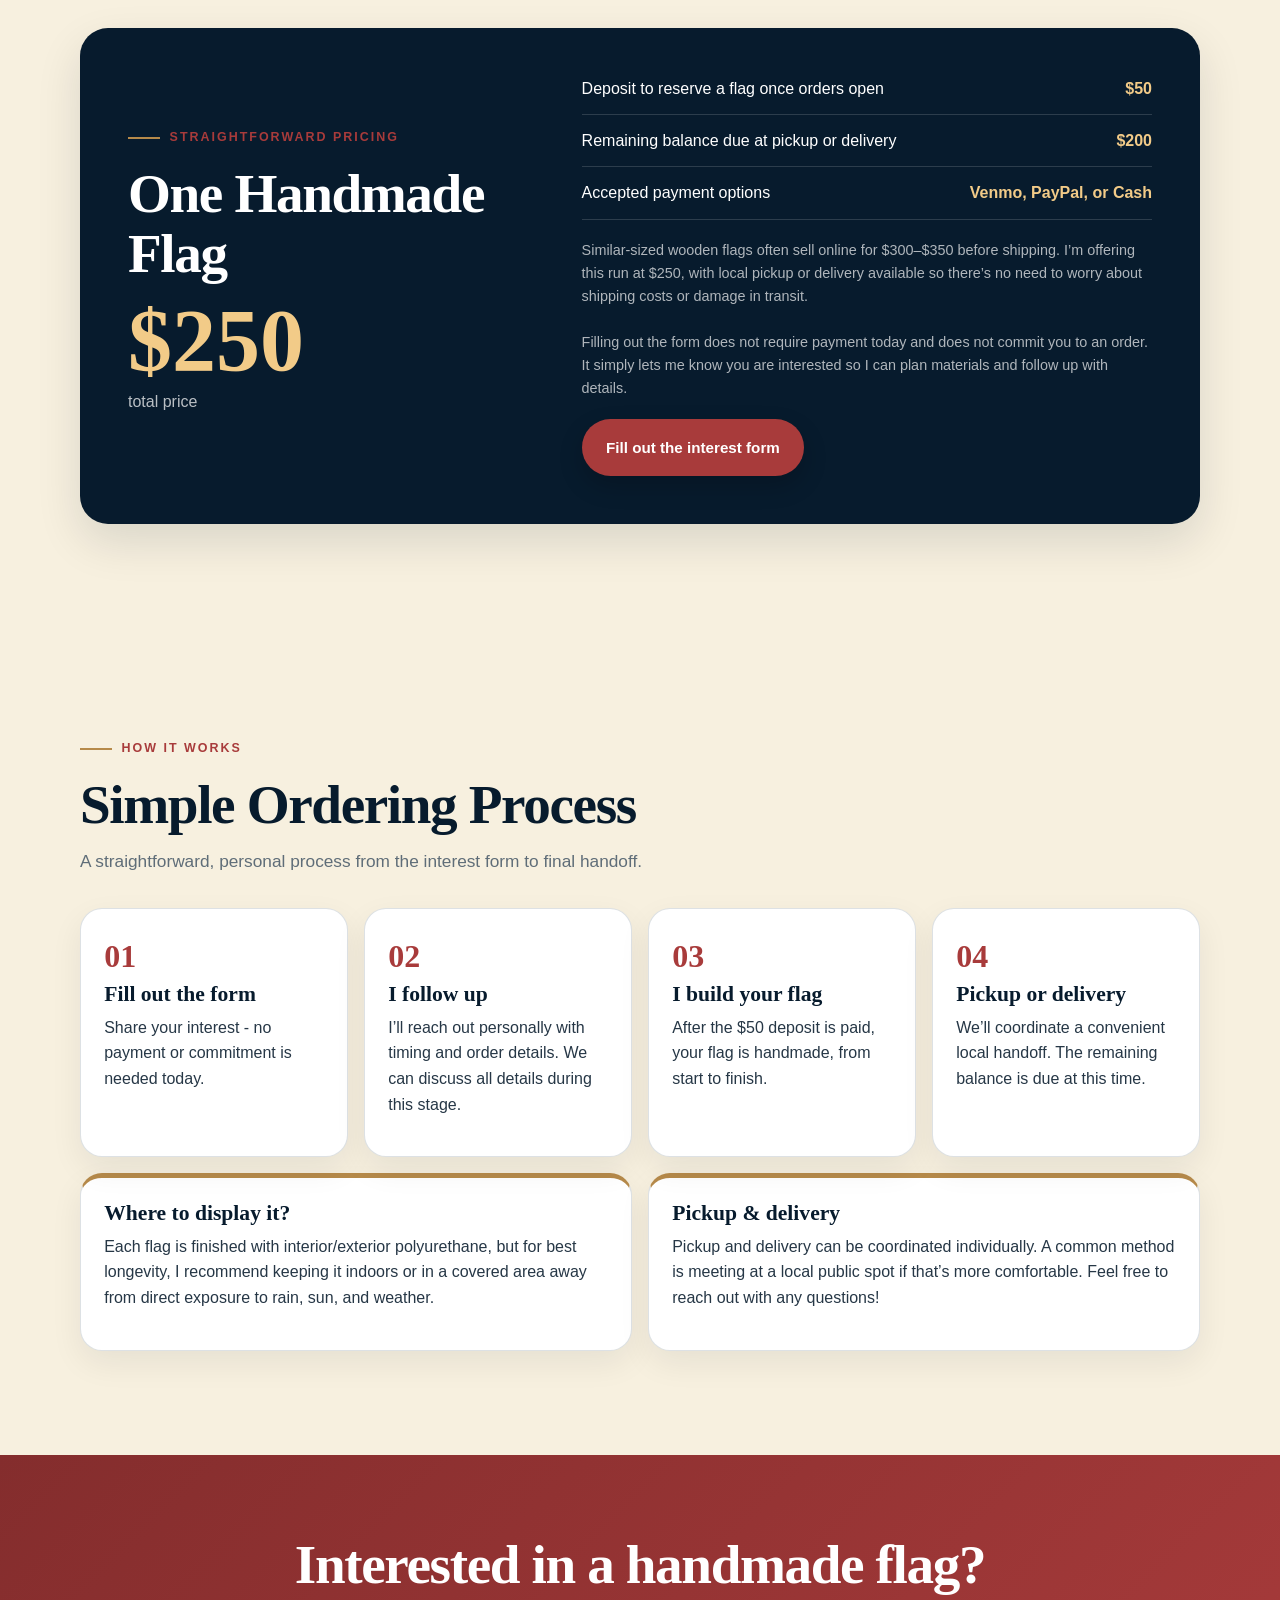
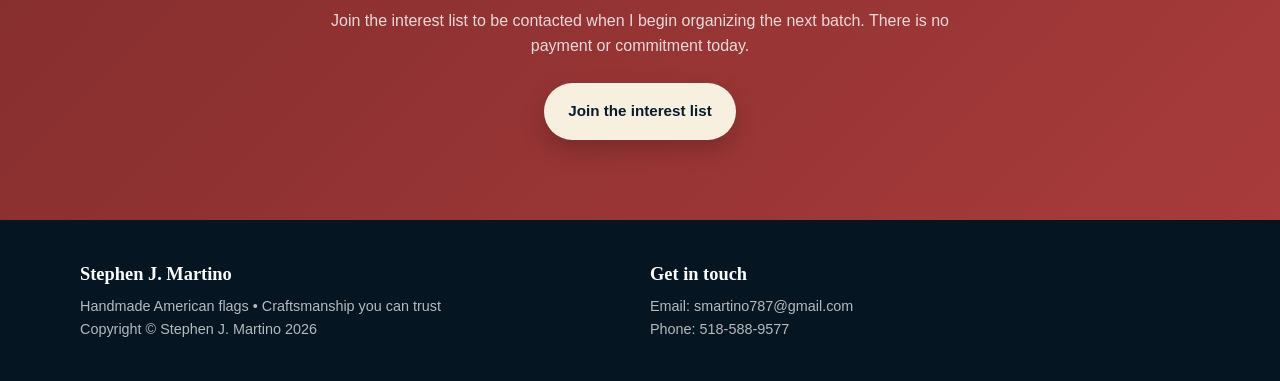
==== commit 923e65a0: "Updates" ====
--- a/flags/index.html
+++ b/flags/index.html
@@ -277,6 +277,7 @@
     <div class="container nav">
       <span class="brand">Stephen Martino</span>
       <nav class="nav-actions" aria-label="Page links">
+        <a class="nav-link" href="MountingInstructions.pdf" target="_blank" rel="noopener">Mounting Instructions</a>
         <a class="nav-link" href="#details">Flag details</a>
         <a class="nav-link" href="MountingTemplate.pdf" target="_blank" rel="noopener">Printable mounting template</a>
       </nav>
@@ -435,4 +436,3 @@
 
 
 
-
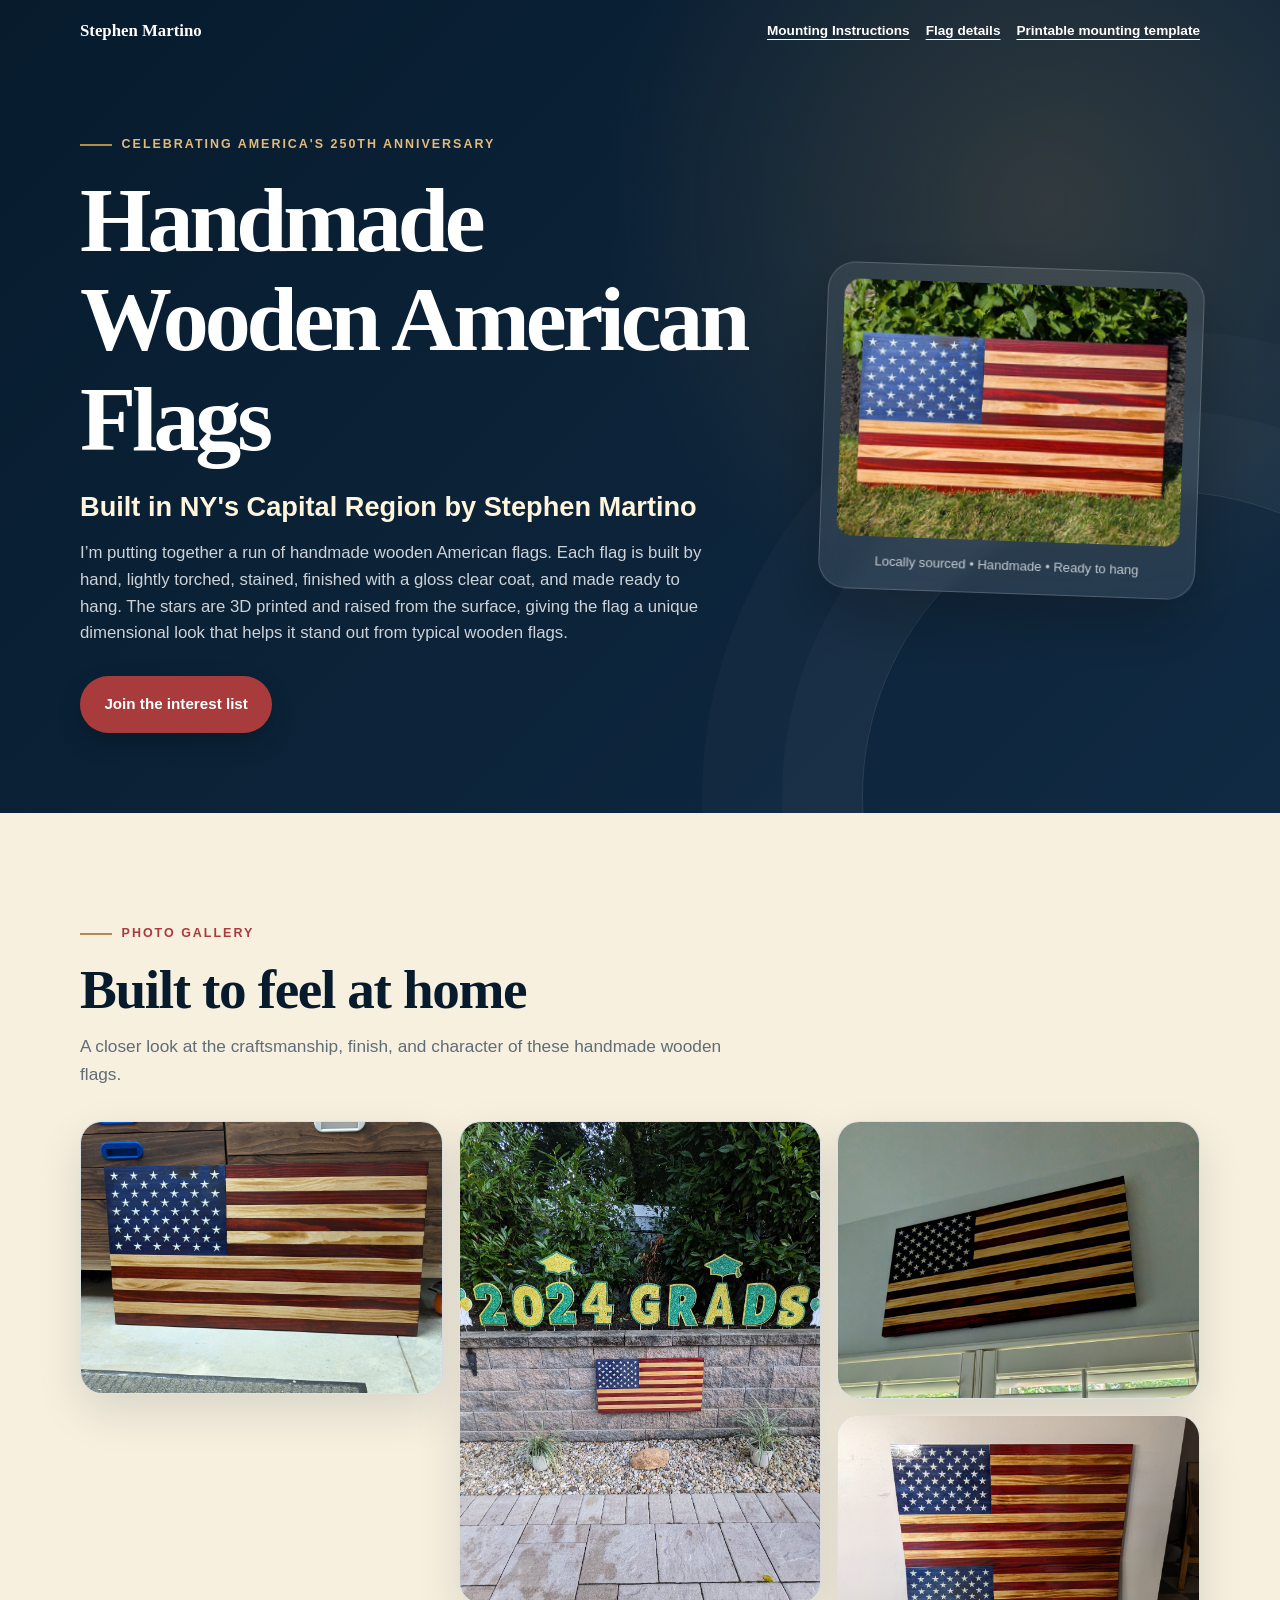
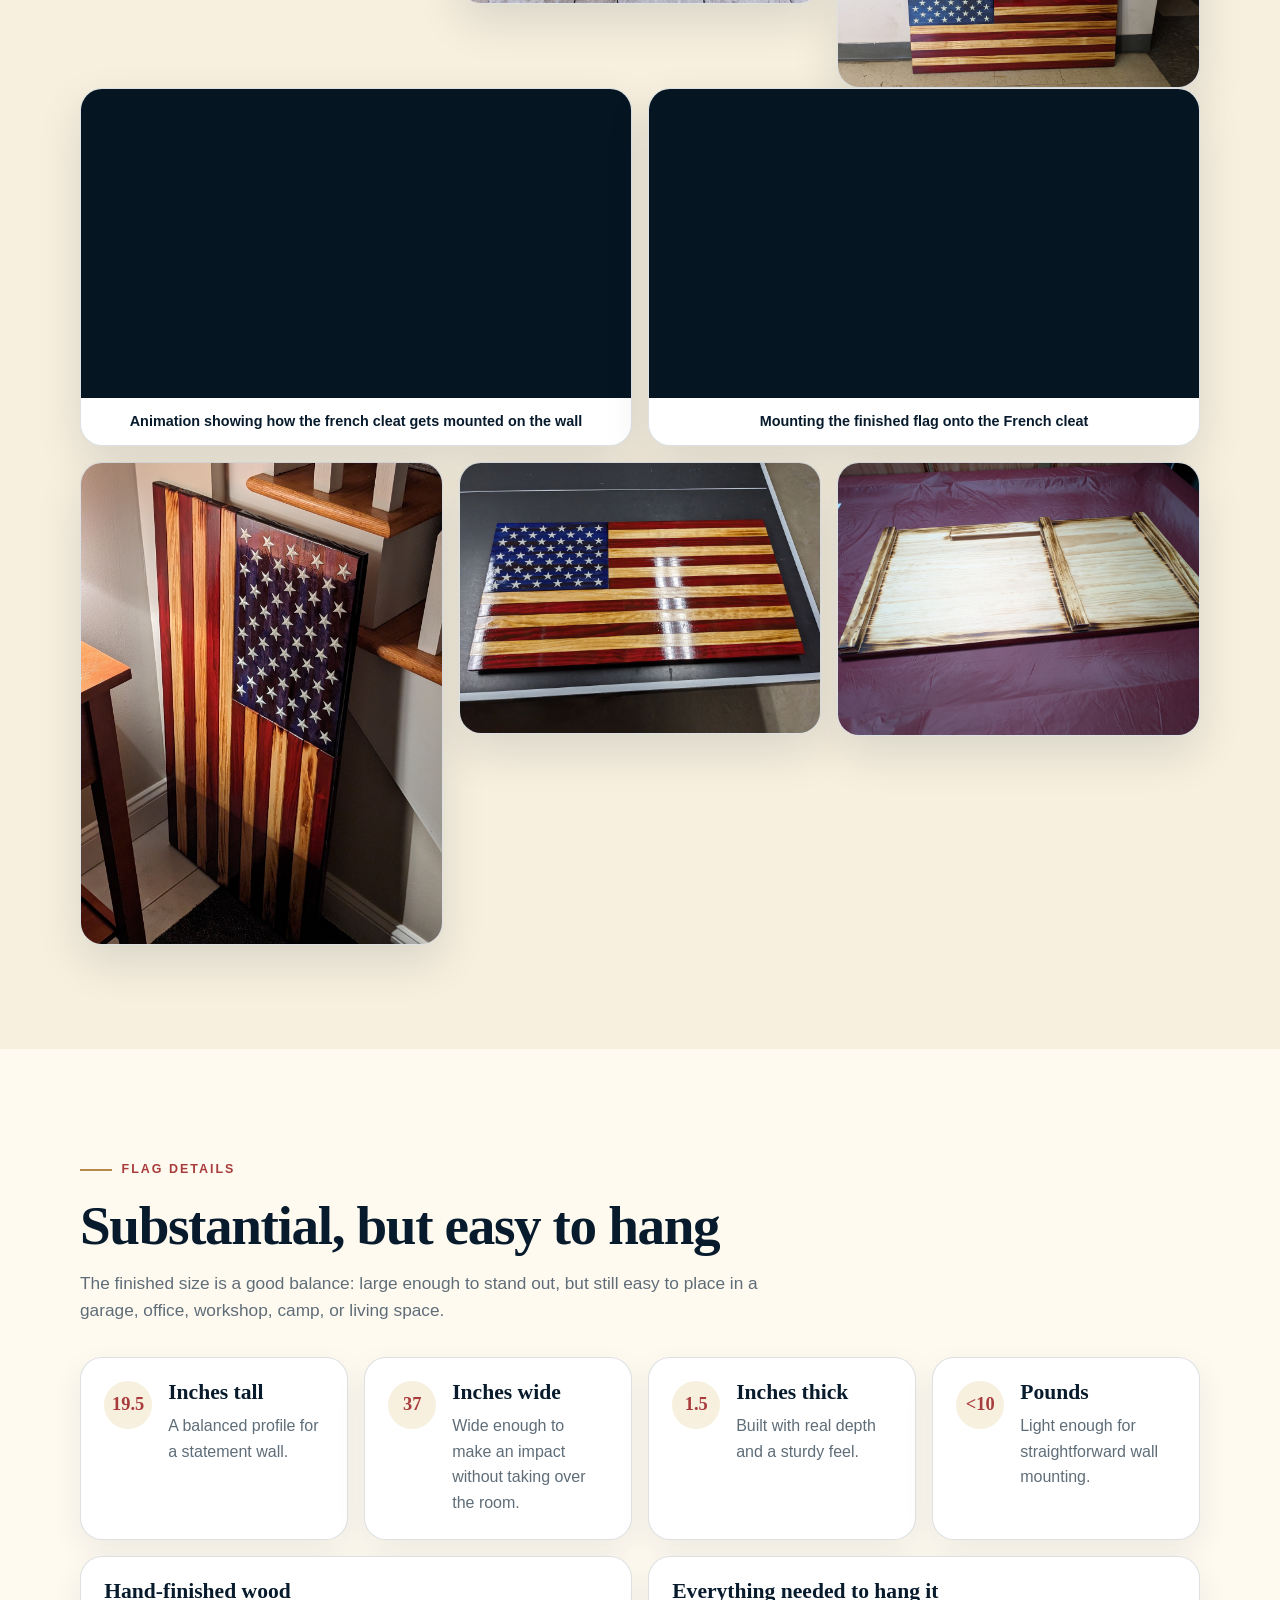
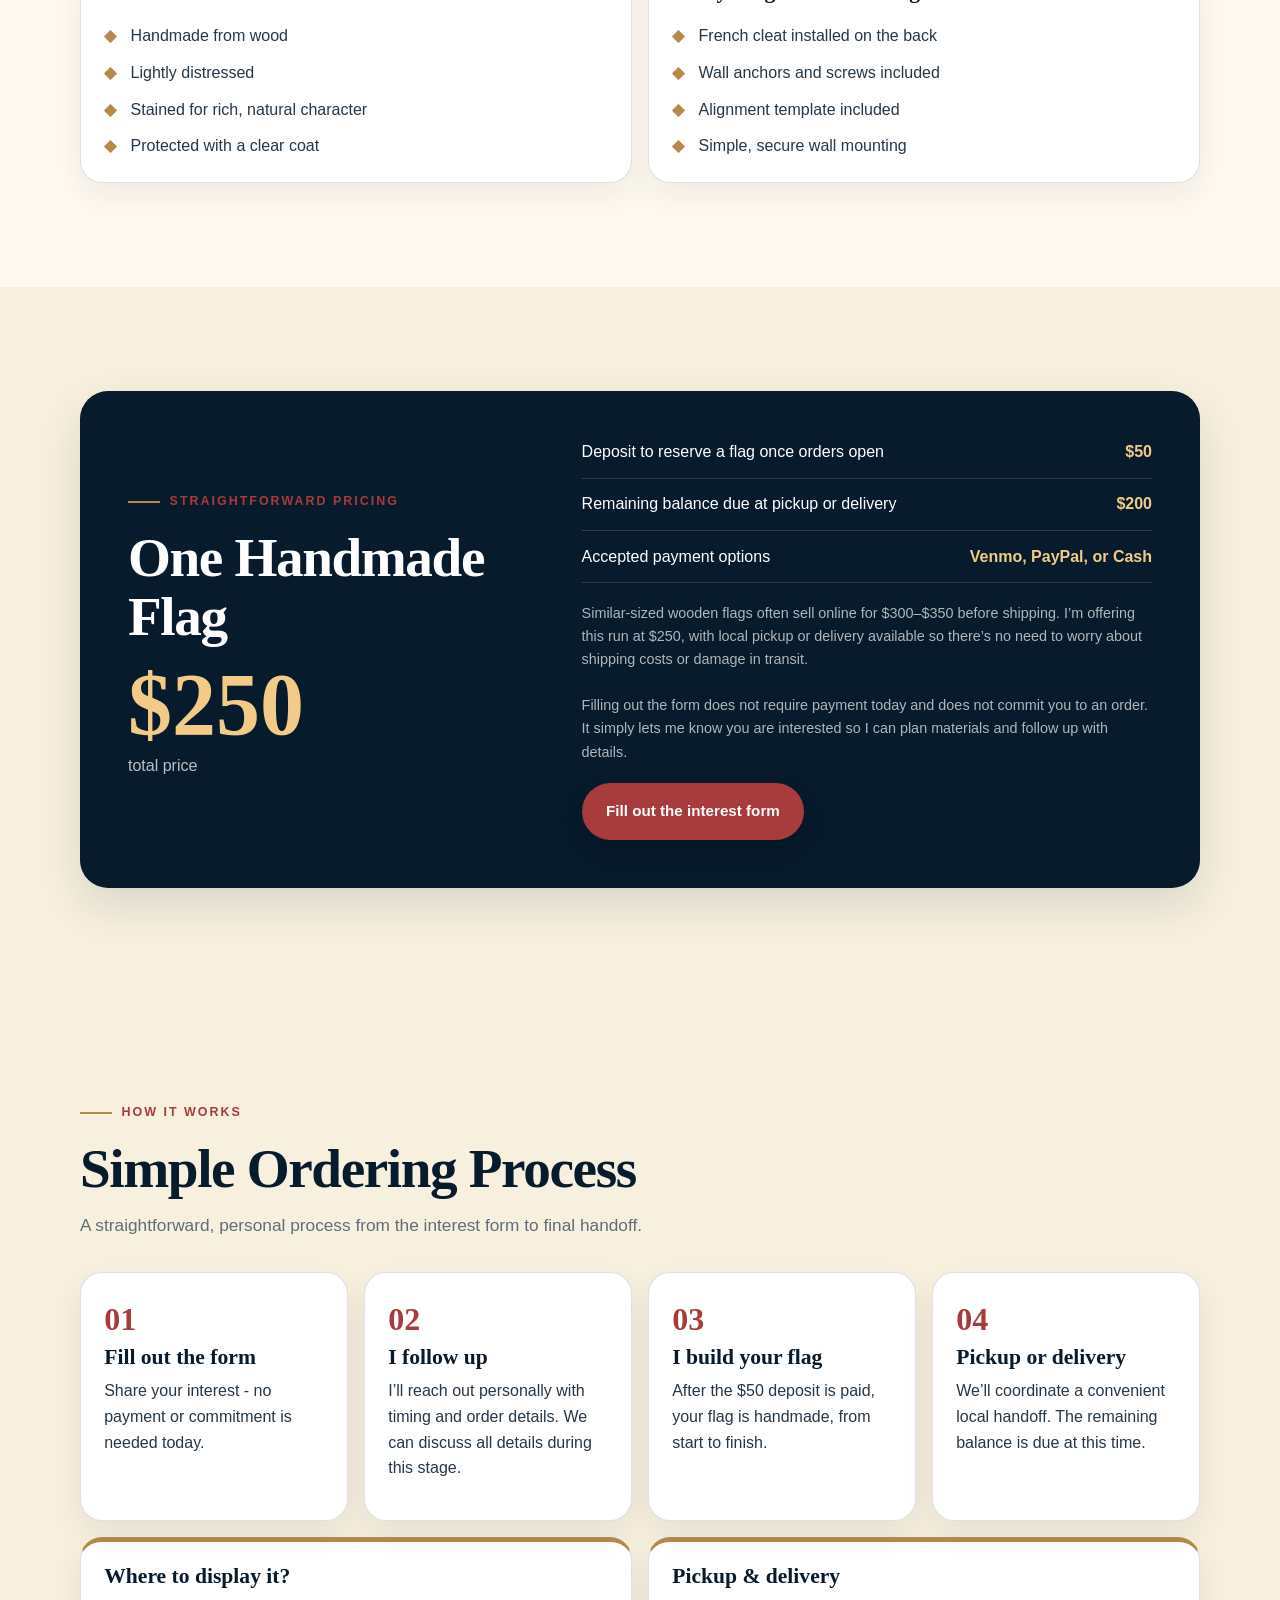
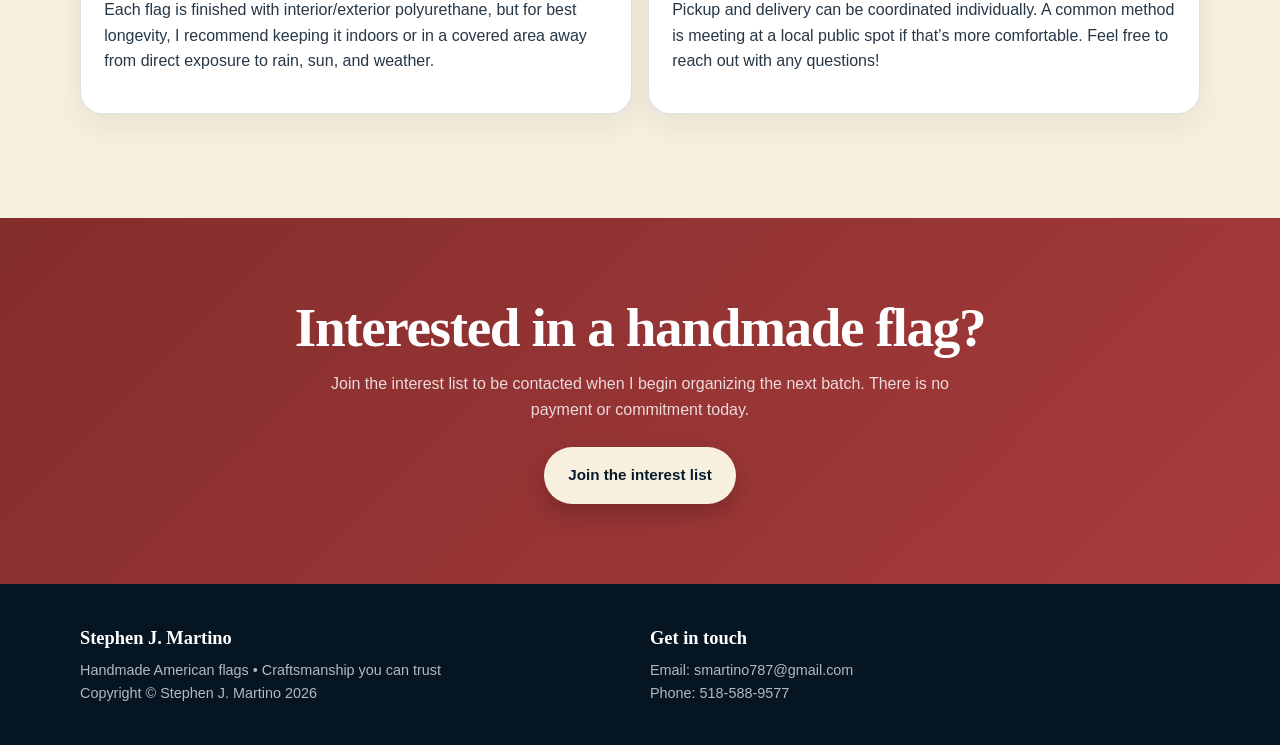
==== commit d680e925: "Updates" ====
--- a/flags/index.html
+++ b/flags/index.html
@@ -167,6 +167,17 @@
       font-weight: 700;
       text-align: center;
     }
+    .video-row {
+      display: grid;
+      gap: 1rem;
+      margin-bottom: 1rem;
+    }
+    .video-row .gallery-card { margin-bottom: 0; }
+    .video-row .gallery-image {
+      aspect-ratio: 16 / 9;
+      object-fit: contain;
+      background: #061522;
+    }
 
     .details { background: var(--paper); }
     .detail-grid { display: grid; gap: 1rem; }
@@ -252,6 +263,7 @@
       .container { width: min(1120px, calc(100% - 3rem)); }
       .nav-link { font-size: 0.85rem; }
       .gallery { column-count: 2; }
+      .video-row { grid-template-columns: repeat(2, minmax(0, 1fr)); }
       .detail-grid, .process-grid { grid-template-columns: repeat(2, minmax(0, 1fr)); }
       .notes-grid, .footer-grid { grid-template-columns: repeat(2, minmax(0, 1fr)); }
       .price-panel { grid-template-columns: 0.85fr 1.15fr; align-items: center; }
@@ -277,9 +289,9 @@
     <div class="container nav">
       <span class="brand">Stephen Martino</span>
       <nav class="nav-actions" aria-label="Page links">
-        <a class="nav-link" href="MountingInstructions.pdf" target="_blank" rel="noopener">Mounting Instructions</a>
+        <a class="nav-link" href="MountingInstructions.html" target="_blank" rel="noopener">Mounting Instructions</a>
         <a class="nav-link" href="#details">Flag details</a>
-        <a class="nav-link" href="MountingTemplate.pdf" target="_blank" rel="noopener">Printable mounting template</a>
+        <a class="nav-link" href="MountingTemplate.html" target="_blank" rel="noopener">Printable mounting template</a>
       </nav>
     </div>
   </header>
@@ -321,6 +333,8 @@
           <figure class="gallery-card">
             <img class="gallery-image" src="flag_assets/Flag6.jpg" alt="Two finished wooden American flags displayed together" loading="lazy" decoding="async" />
           </figure>
+        </div>
+        <div class="video-row">
           <figure class="gallery-card">
             <video class="gallery-image" autoplay muted loop playsinline preload="metadata" aria-label="Video demonstrating the French cleat mounting system">
               <source src="flag_assets/FrenchCleatVid.mp4" type="video/mp4" />
@@ -328,6 +342,15 @@
             </video>
             <figcaption class="gallery-caption">Animation showing how the french cleat gets mounted on the wall</figcaption>
           </figure>
+          <figure class="gallery-card">
+            <video class="gallery-image" autoplay muted loop playsinline preload="metadata" aria-label="Video showing a finished wooden American flag being mounted onto the wall using the French cleat">
+              <source src="flag_assets/FlagMountingVid.mp4" type="video/mp4" />
+              Your browser does not support embedded video.
+            </video>
+            <figcaption class="gallery-caption">Mounting the finished flag onto the French cleat</figcaption>
+          </figure>
+        </div>
+        <div class="gallery">
           <figure class="gallery-card">
             <img class="gallery-image" src="flag_assets/Flag8.jpg" alt="Vertical wooden American flag displayed beside a staircase" loading="lazy" decoding="async" />
           </figure>
@@ -434,5 +457,3 @@
 
 
 
-
-
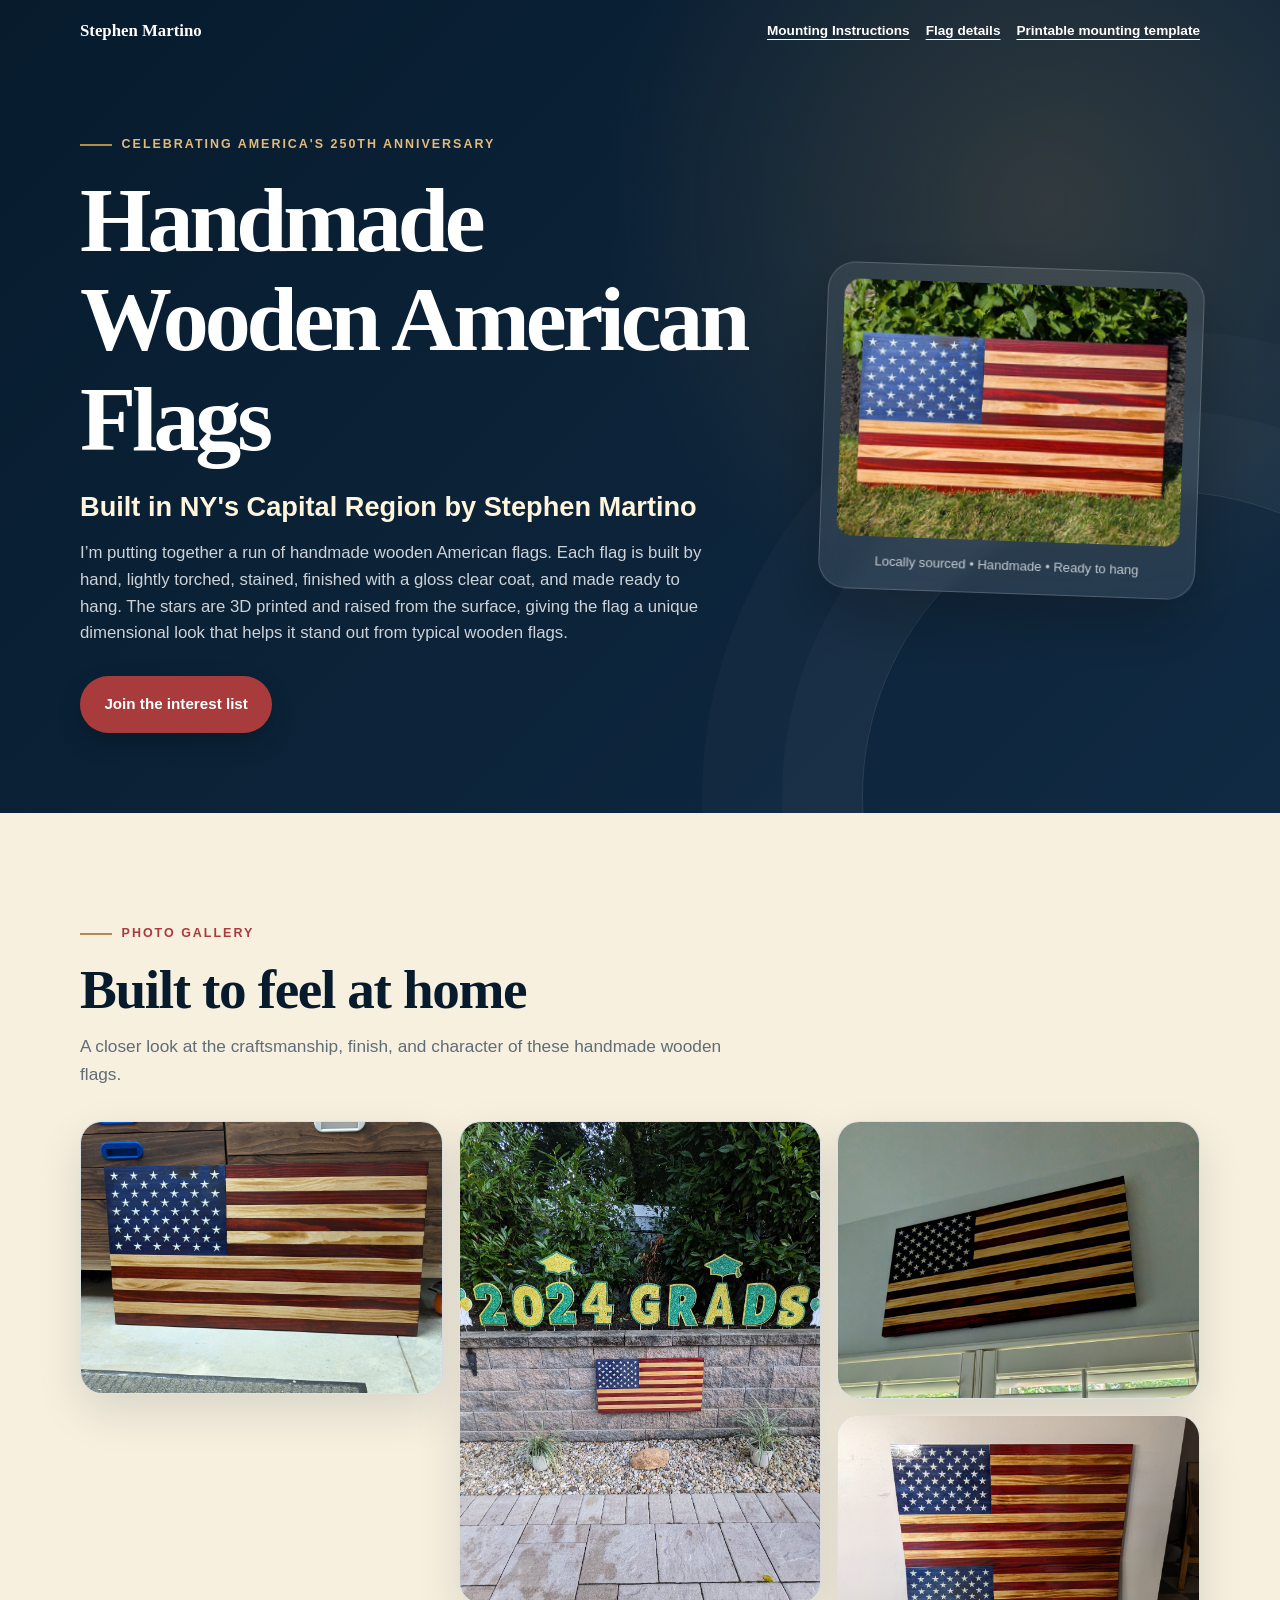
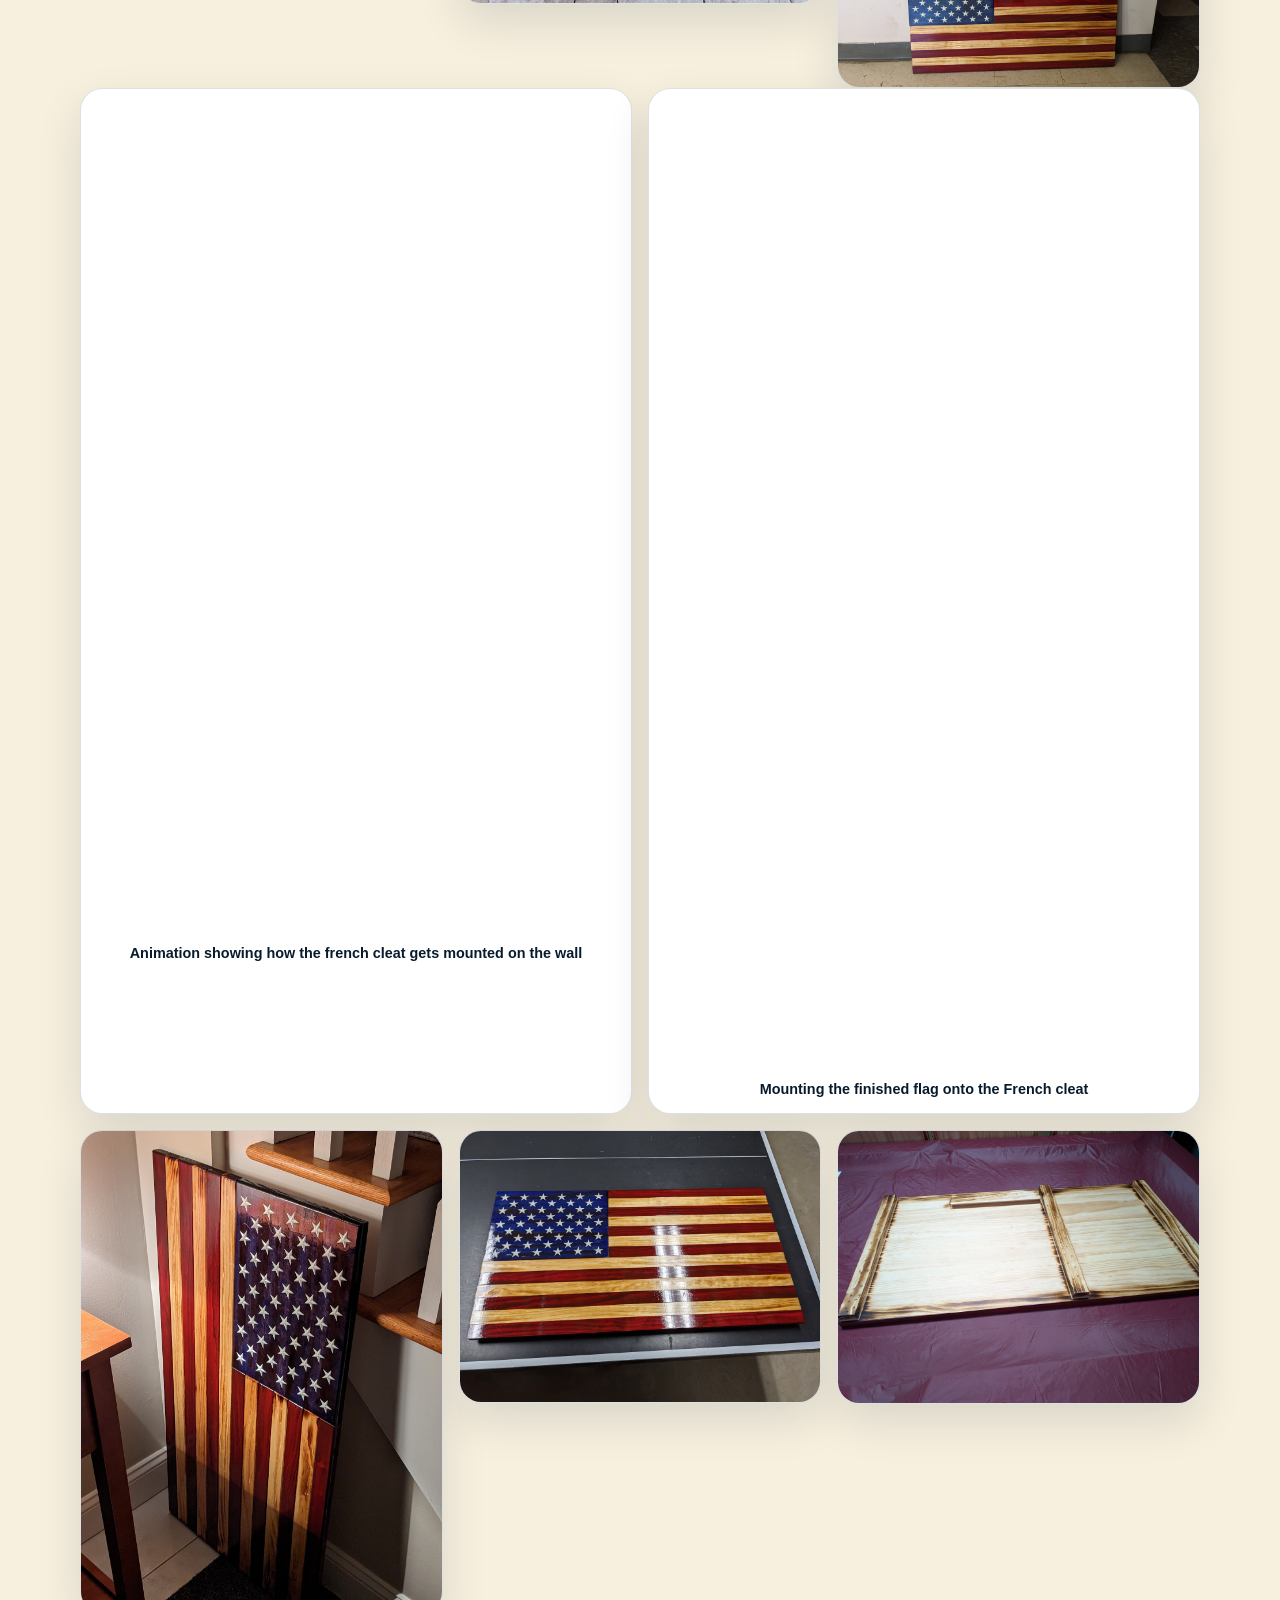
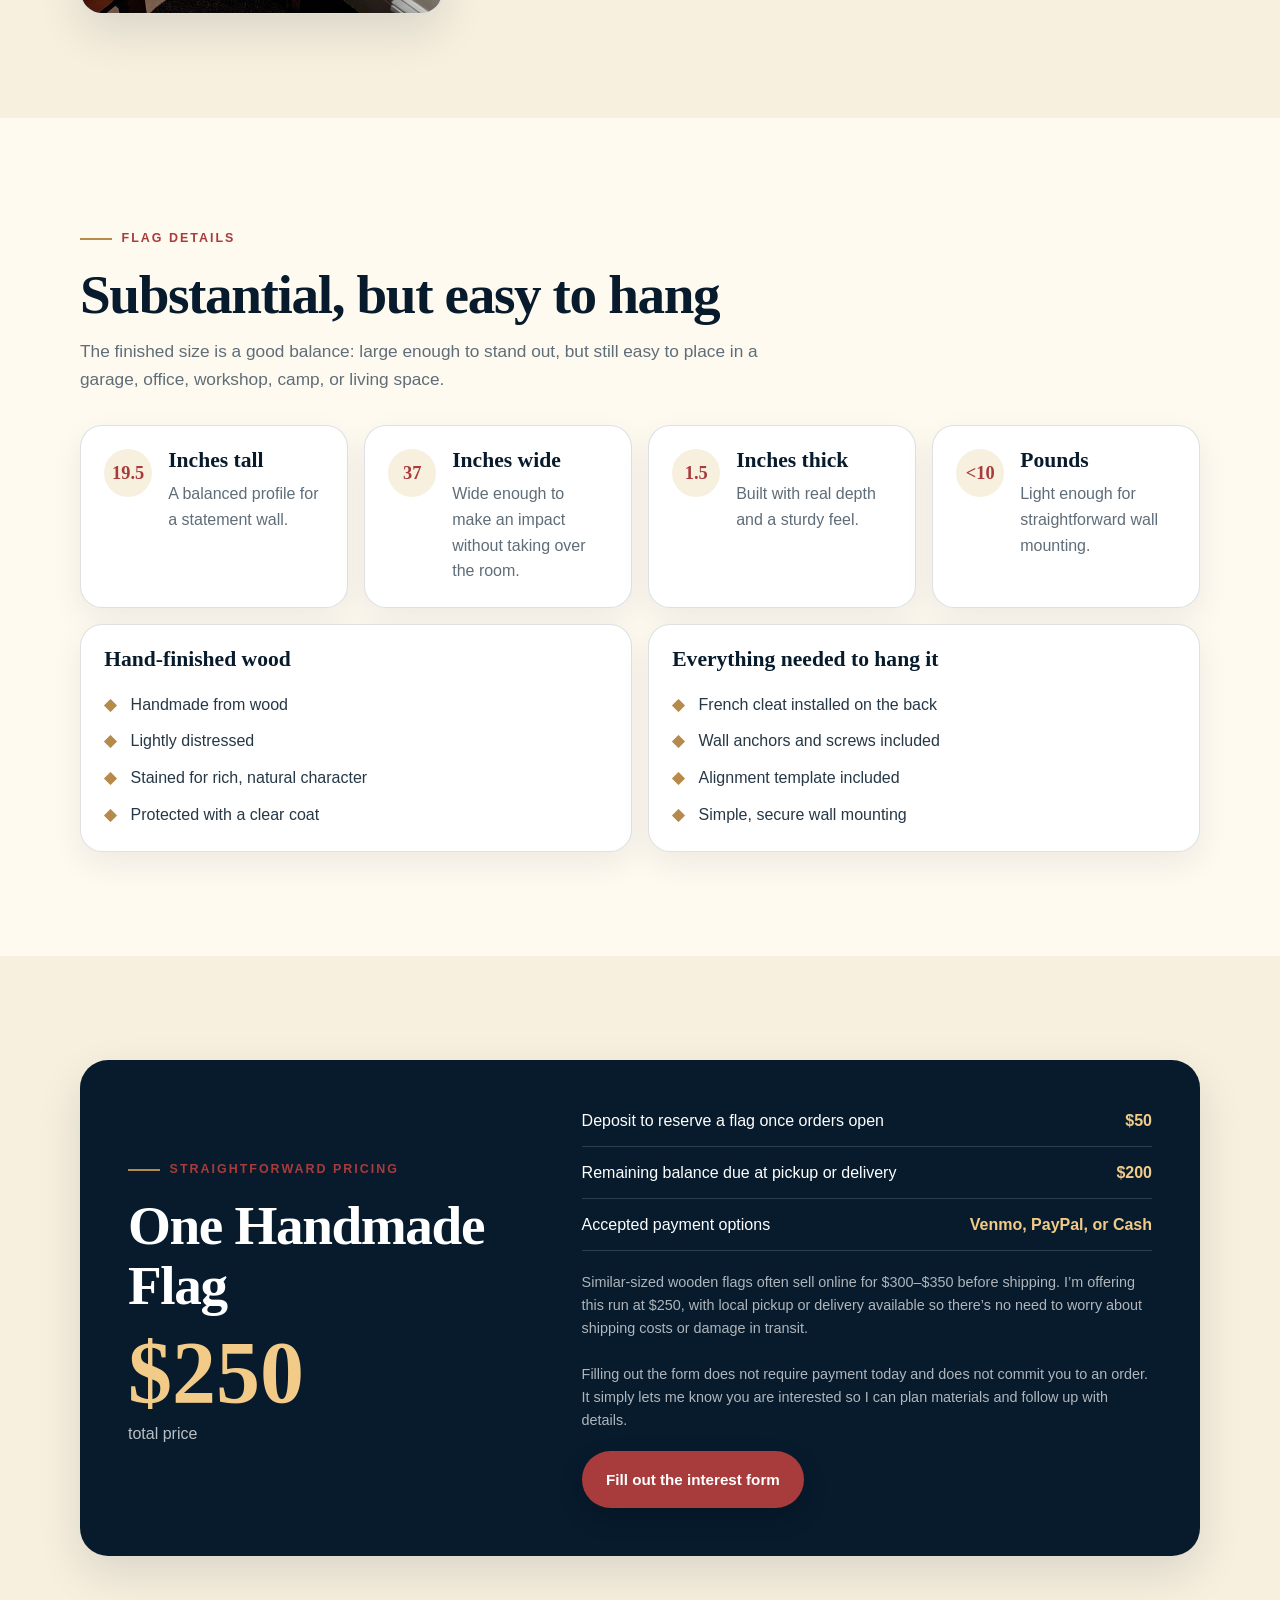
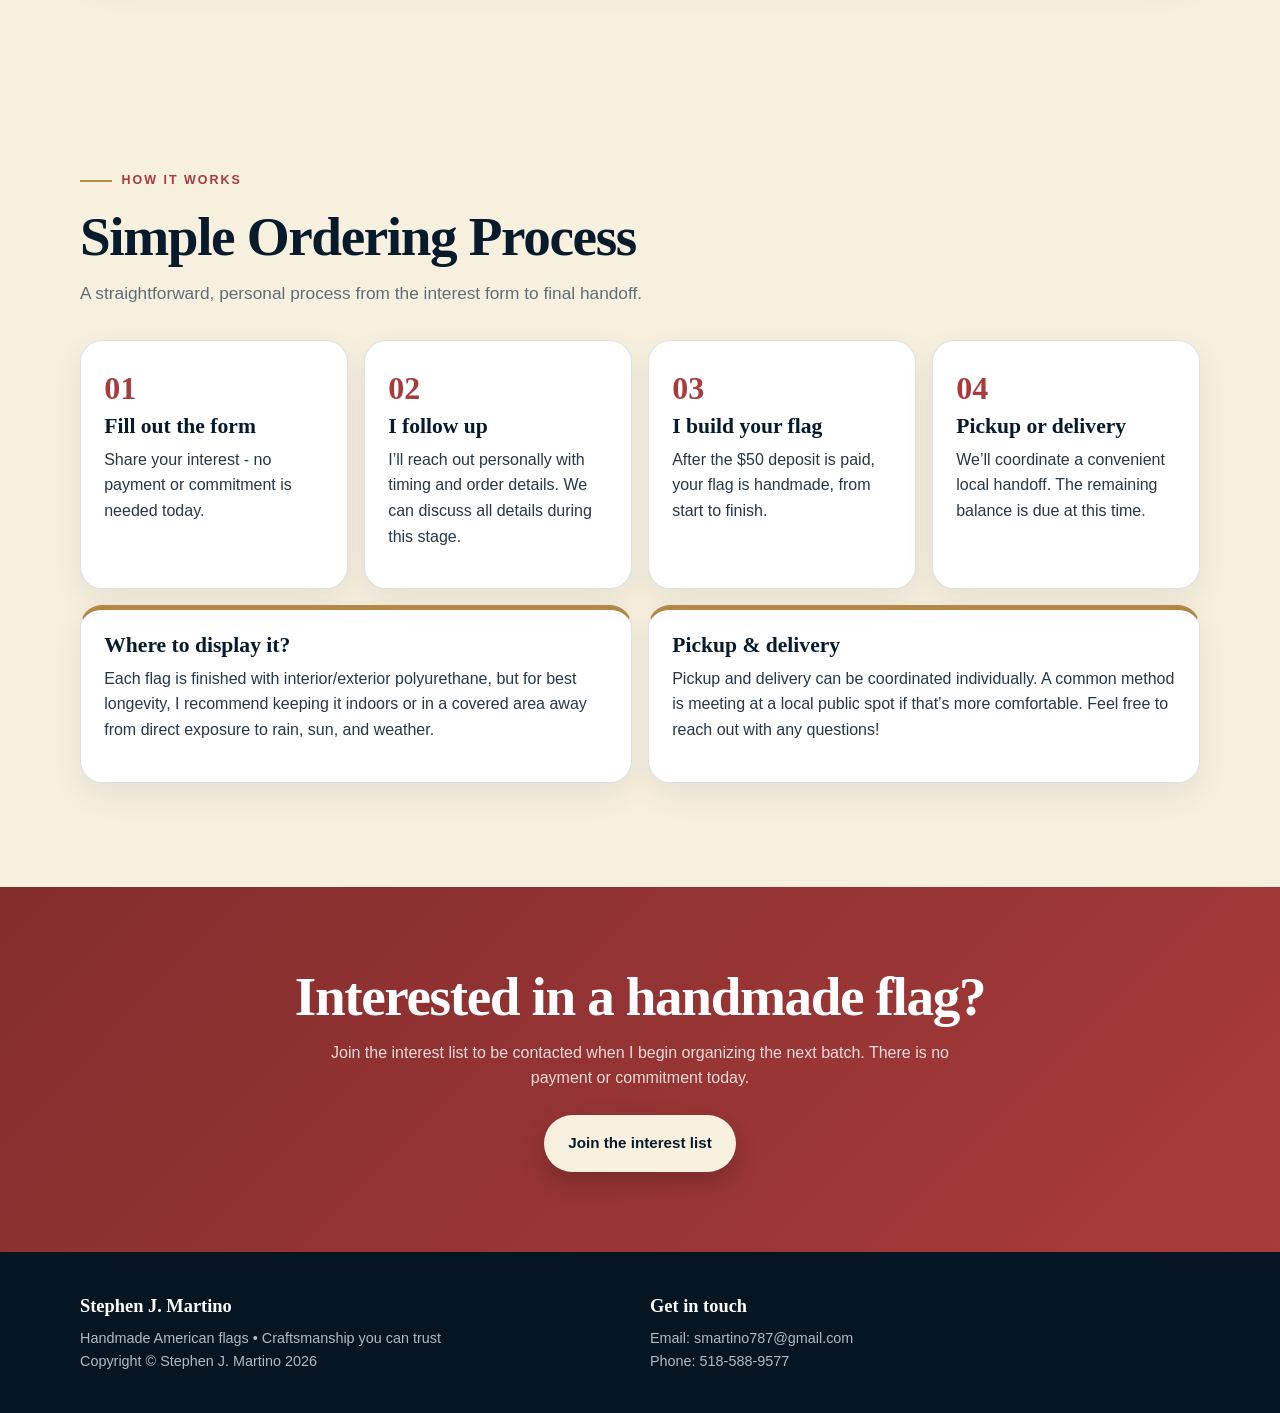
==== commit 5226d74d: "Updates" ====
--- a/flags/index.html
+++ b/flags/index.html
@@ -174,10 +174,14 @@
     }
     .video-row .gallery-card { margin-bottom: 0; }
     .video-row .gallery-image {
-      aspect-ratio: 16 / 9;
-      object-fit: contain;
-      background: #061522;
-    }
+      width: 100%;
+      height: auto;
+      object-fit: cover;
+      object-position: center;
+      background: transparent;
+    }
+    .video-row .cleat-animation { aspect-ratio: 470 / 719; }
+    .video-row .mounting-video { aspect-ratio: 9 / 16; }
 
     .details { background: var(--paper); }
     .detail-grid { display: grid; gap: 1rem; }
@@ -336,14 +340,14 @@
         </div>
         <div class="video-row">
           <figure class="gallery-card">
-            <video class="gallery-image" autoplay muted loop playsinline preload="metadata" aria-label="Video demonstrating the French cleat mounting system">
+            <video class="gallery-image cleat-animation" autoplay muted loop playsinline preload="metadata" aria-label="Video demonstrating the French cleat mounting system">
               <source src="flag_assets/FrenchCleatVid.mp4" type="video/mp4" />
               Your browser does not support embedded video.
             </video>
             <figcaption class="gallery-caption">Animation showing how the french cleat gets mounted on the wall</figcaption>
           </figure>
           <figure class="gallery-card">
-            <video class="gallery-image" autoplay muted loop playsinline preload="metadata" aria-label="Video showing a finished wooden American flag being mounted onto the wall using the French cleat">
+            <video class="gallery-image mounting-video" autoplay muted loop playsinline preload="metadata" aria-label="Video showing a finished wooden American flag being mounted onto the wall using the French cleat">
               <source src="flag_assets/FlagMountingVid.mp4" type="video/mp4" />
               Your browser does not support embedded video.
             </video>
@@ -456,4 +460,3 @@
 
 
 
-
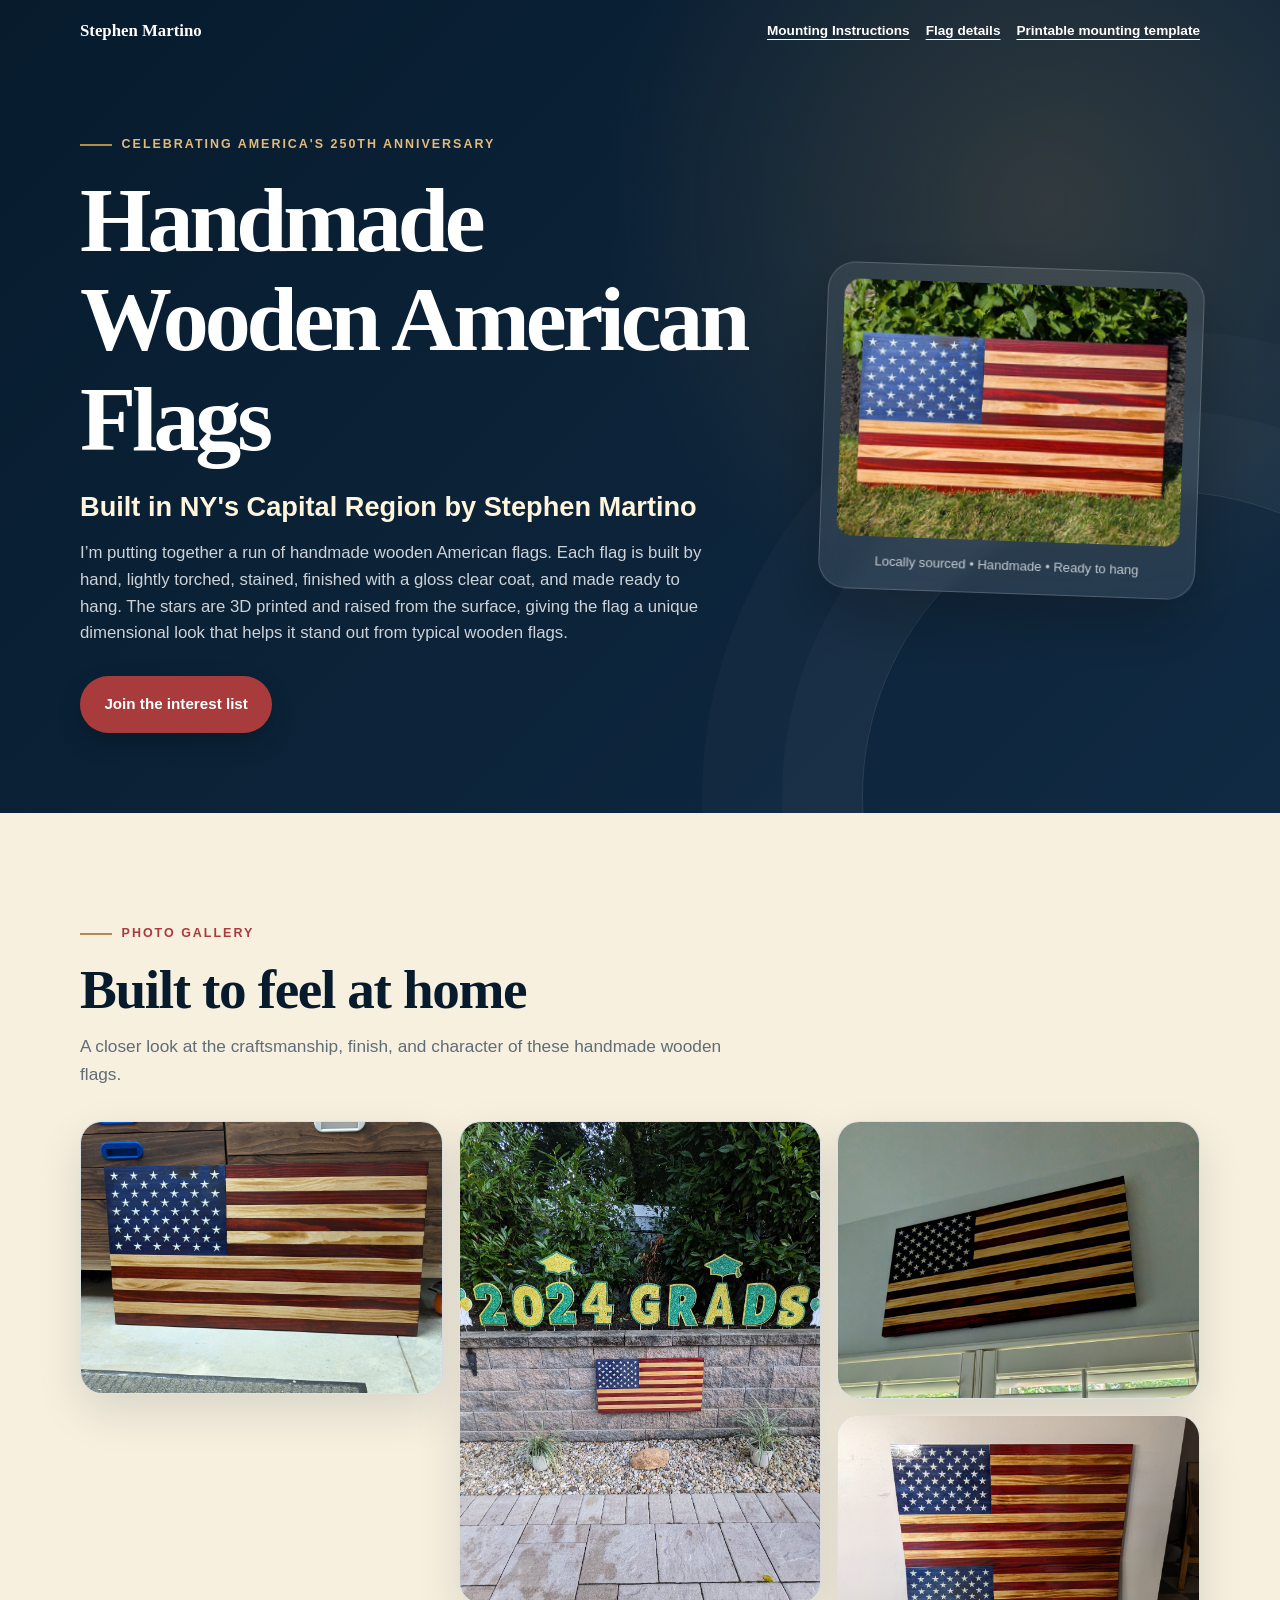
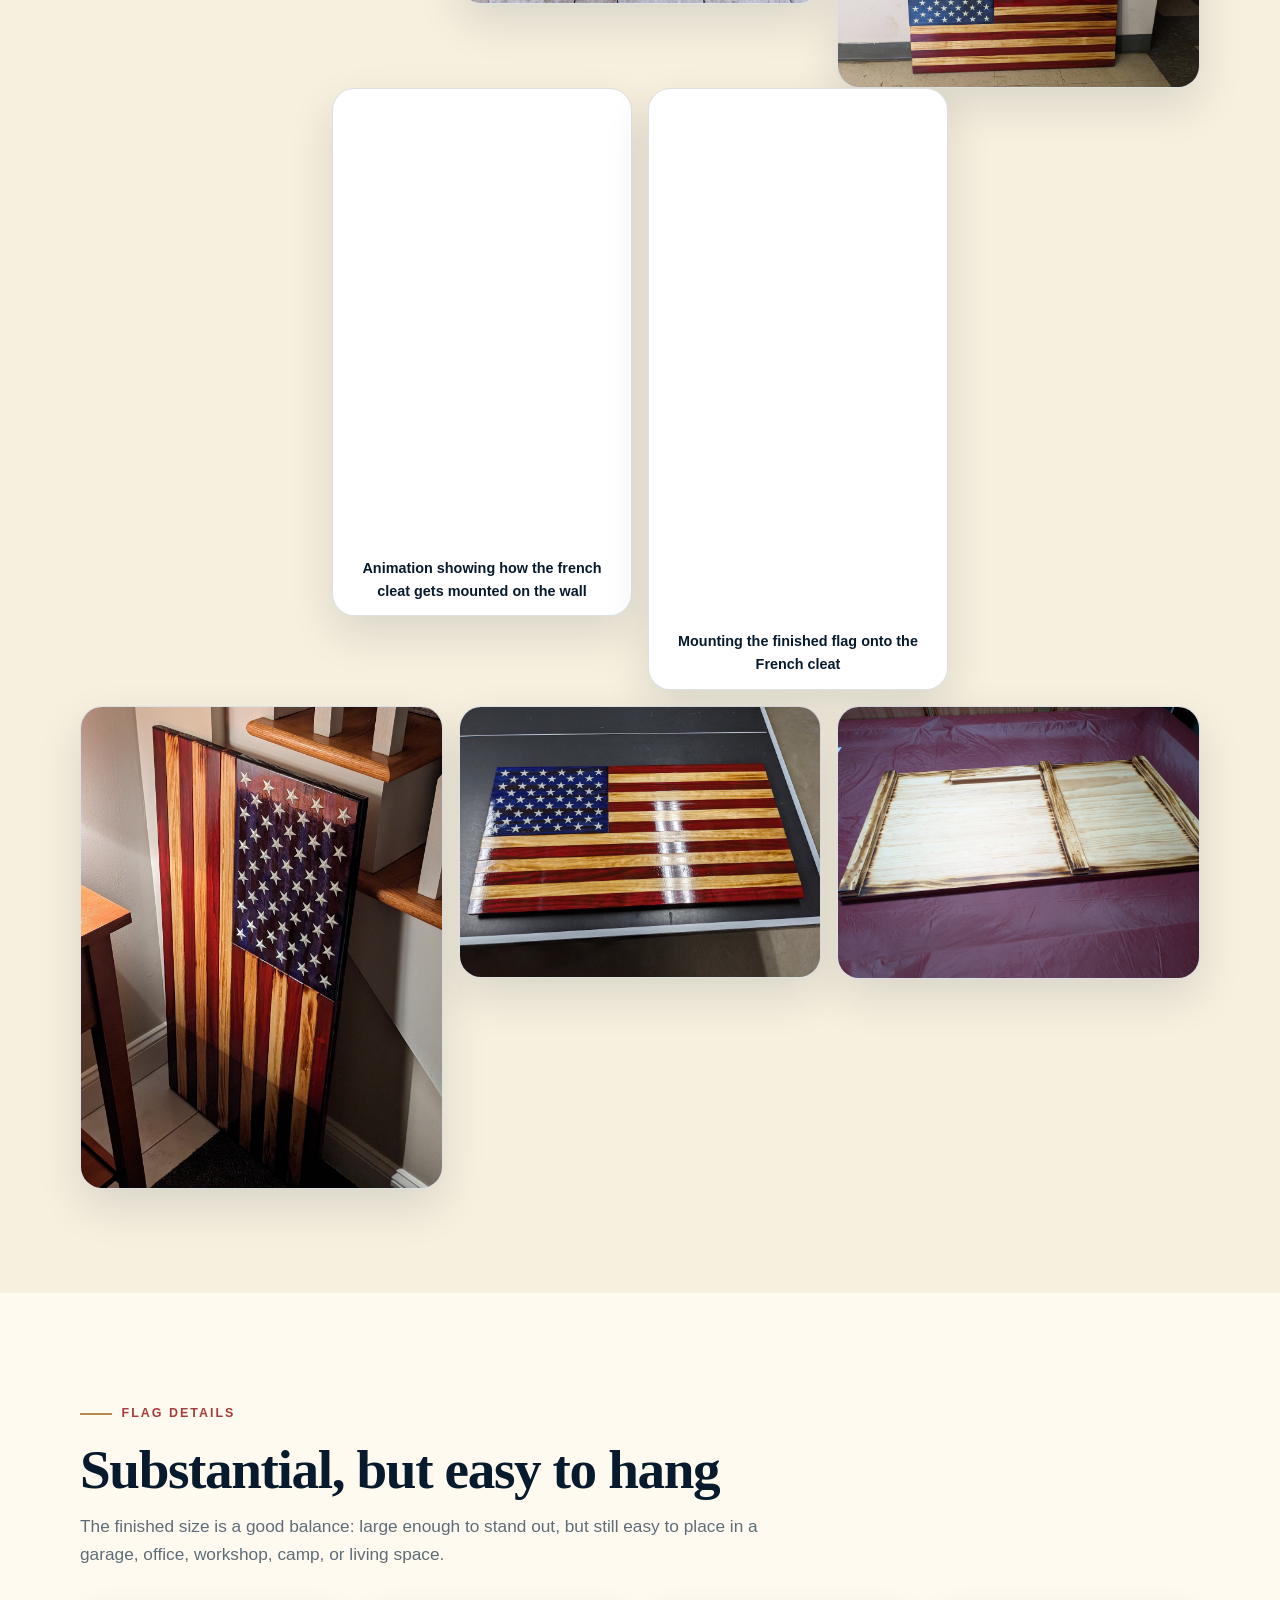
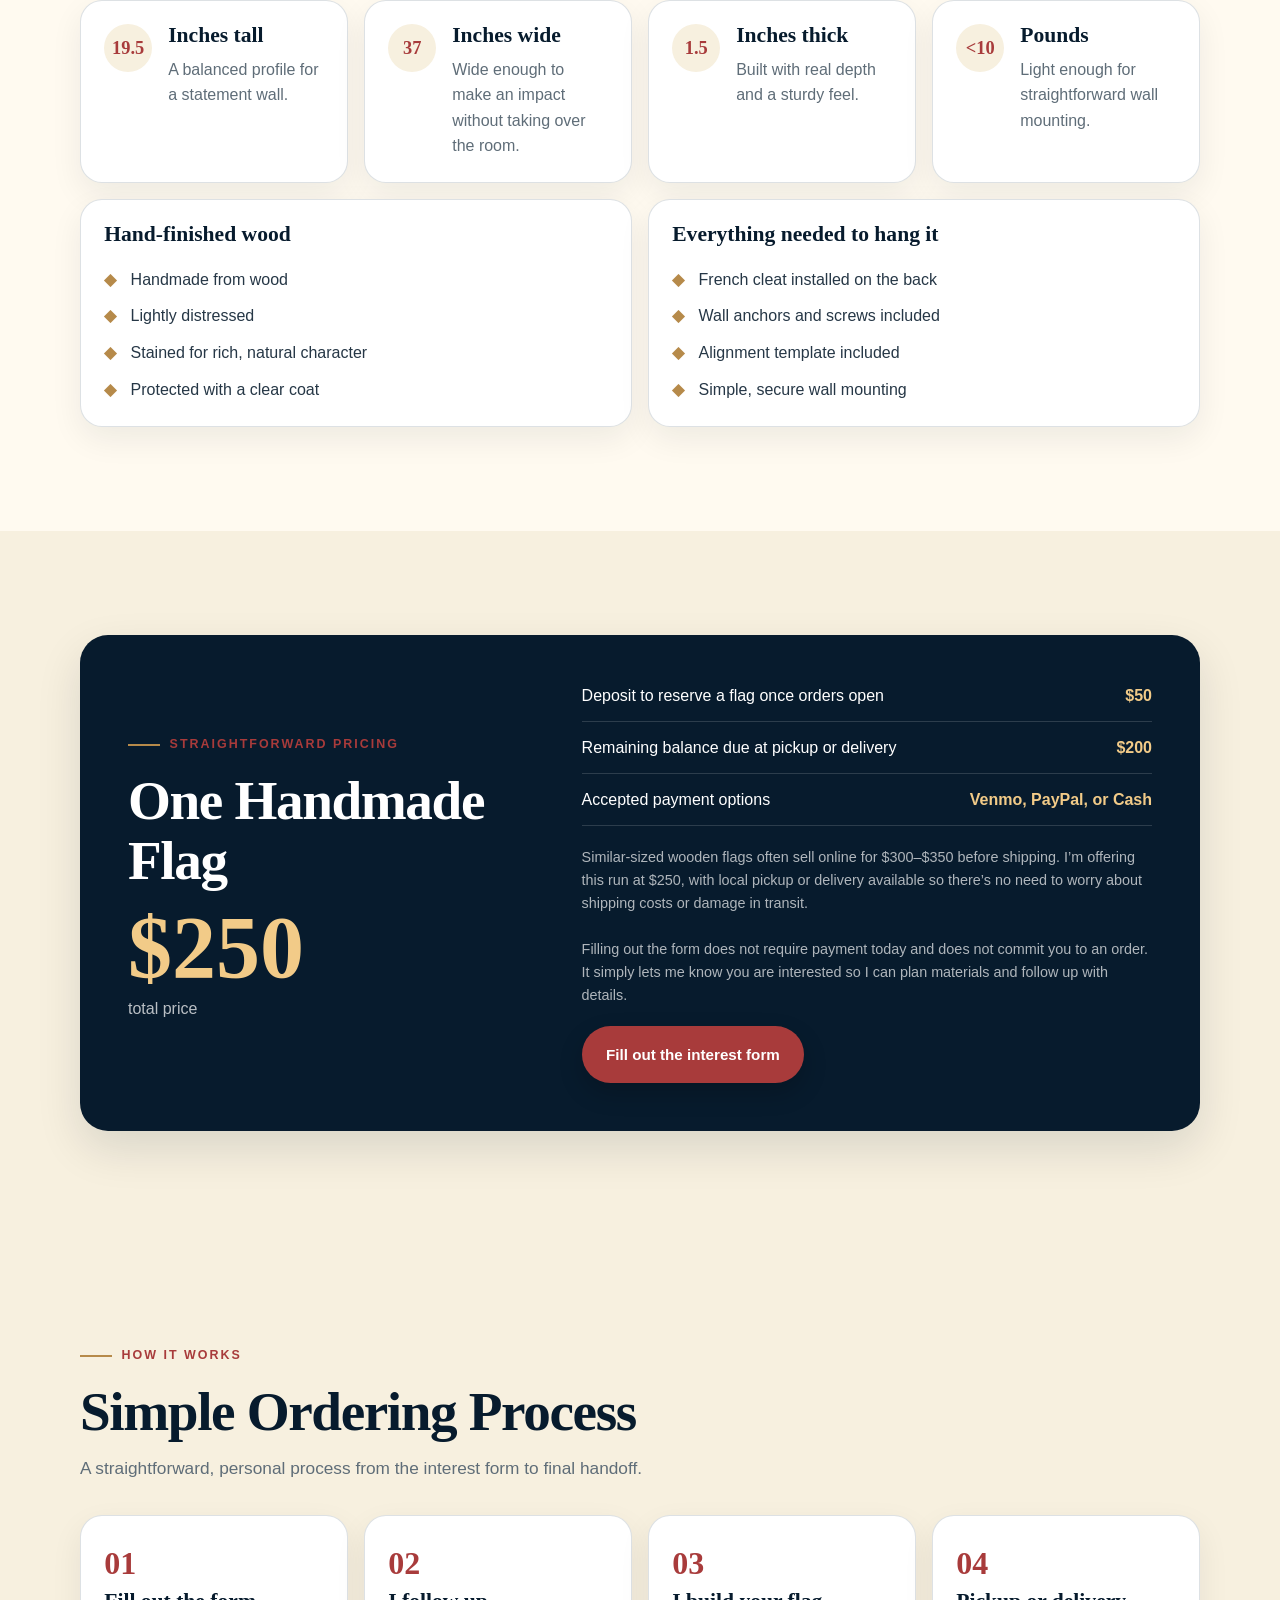
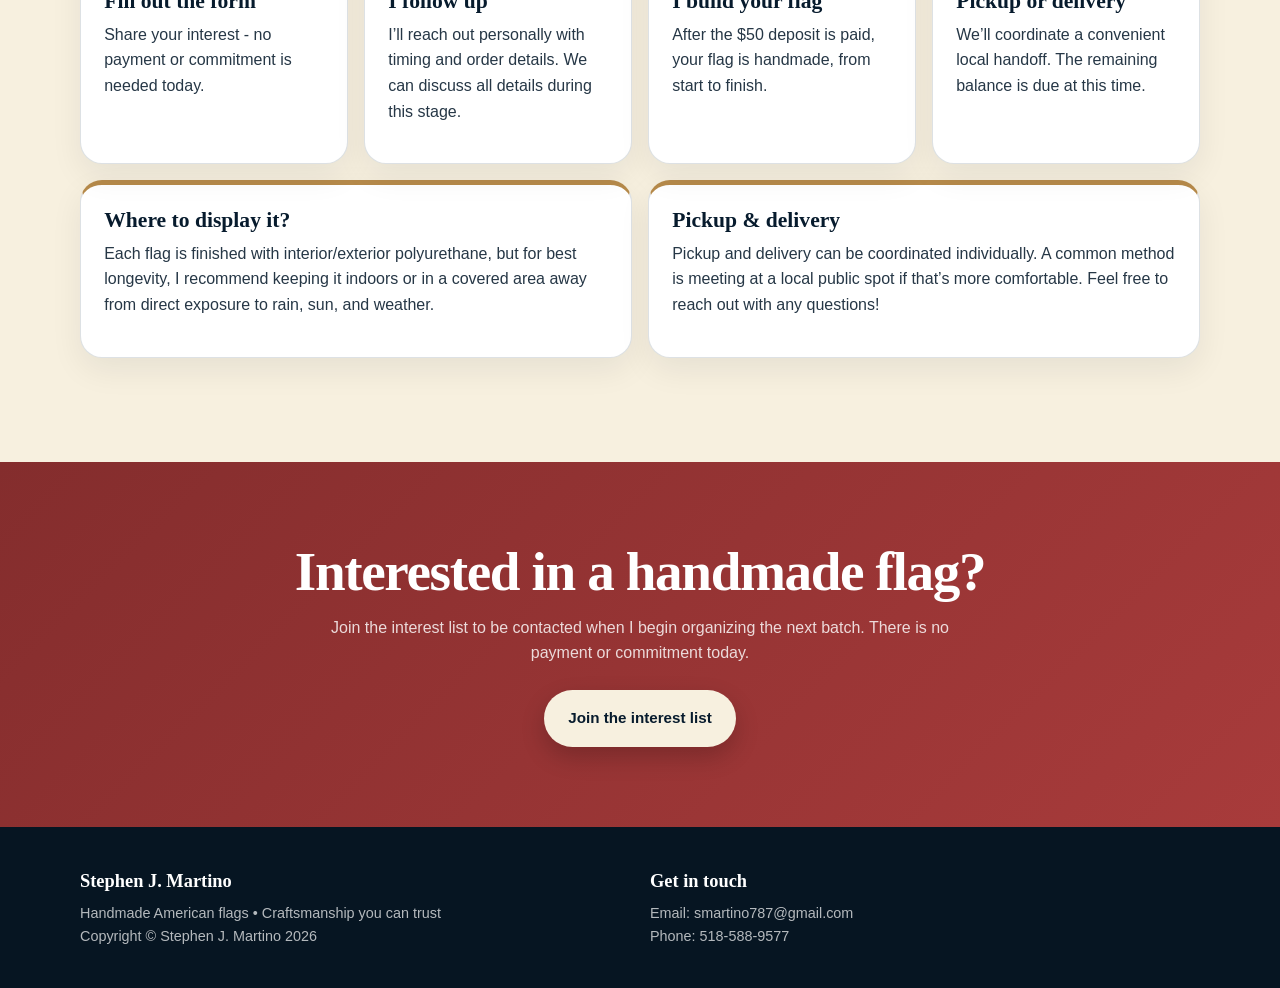
==== commit 9867320d: "Updates" ====
--- a/flags/index.html
+++ b/flags/index.html
@@ -267,7 +267,11 @@
       .container { width: min(1120px, calc(100% - 3rem)); }
       .nav-link { font-size: 0.85rem; }
       .gallery { column-count: 2; }
-      .video-row { grid-template-columns: repeat(2, minmax(0, 1fr)); }
+      .video-row {
+        grid-template-columns: repeat(2, minmax(0, 300px));
+        justify-content: center;
+        align-items: start;
+      }
       .detail-grid, .process-grid { grid-template-columns: repeat(2, minmax(0, 1fr)); }
       .notes-grid, .footer-grid { grid-template-columns: repeat(2, minmax(0, 1fr)); }
       .price-panel { grid-template-columns: 0.85fr 1.15fr; align-items: center; }
@@ -459,4 +463,3 @@
 </html>
 
 
-
